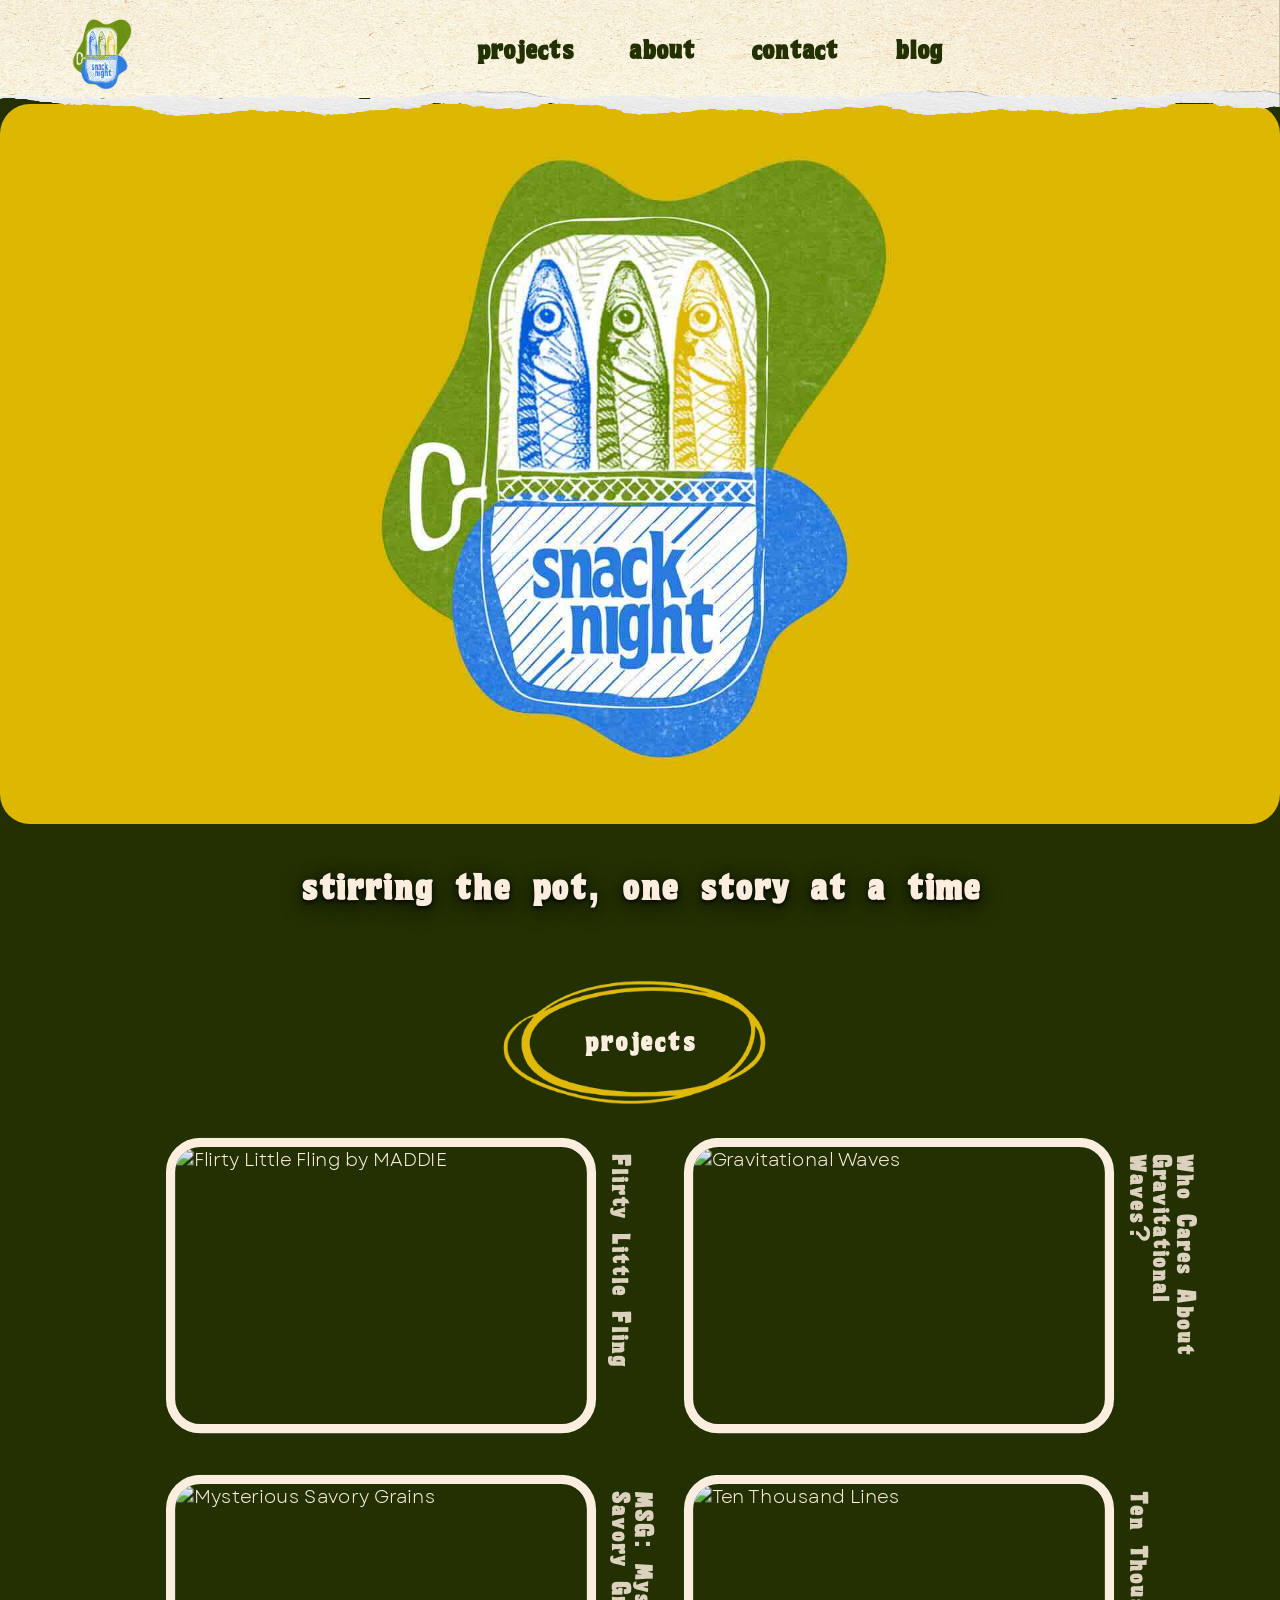
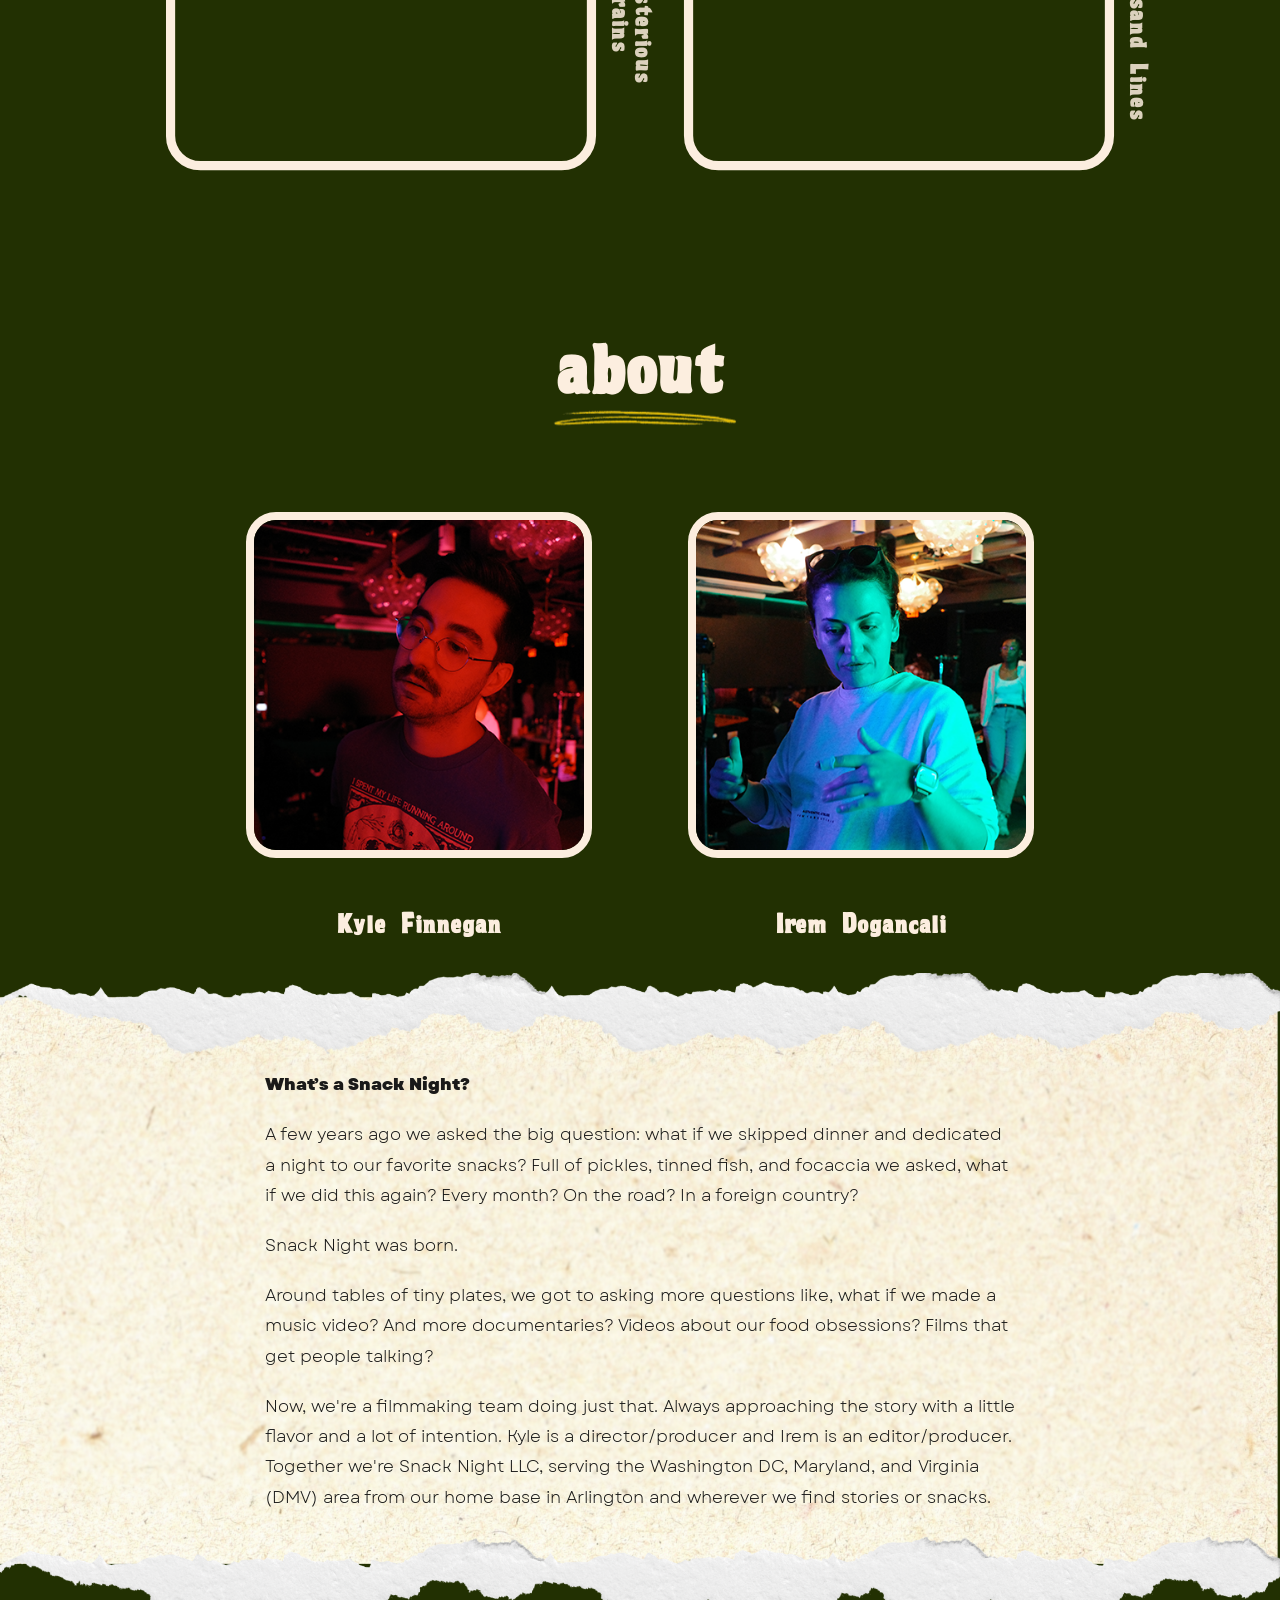
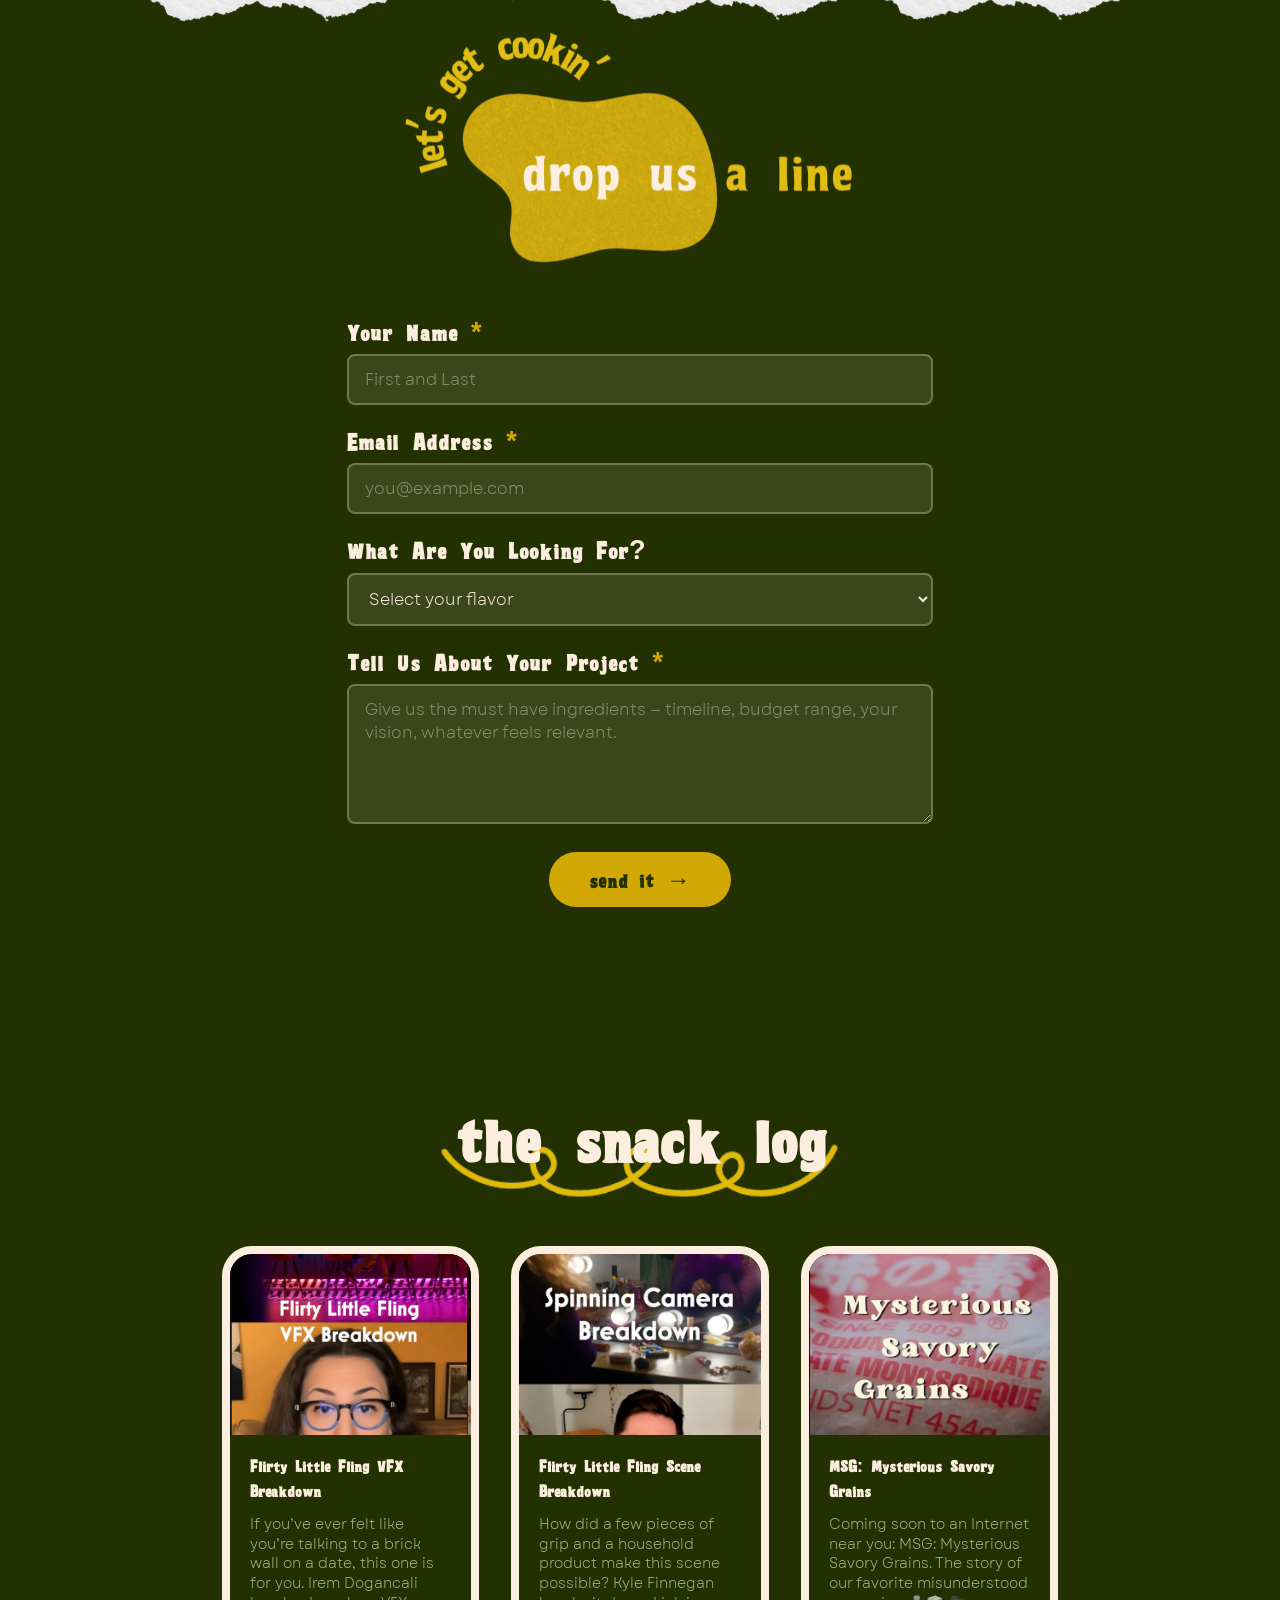
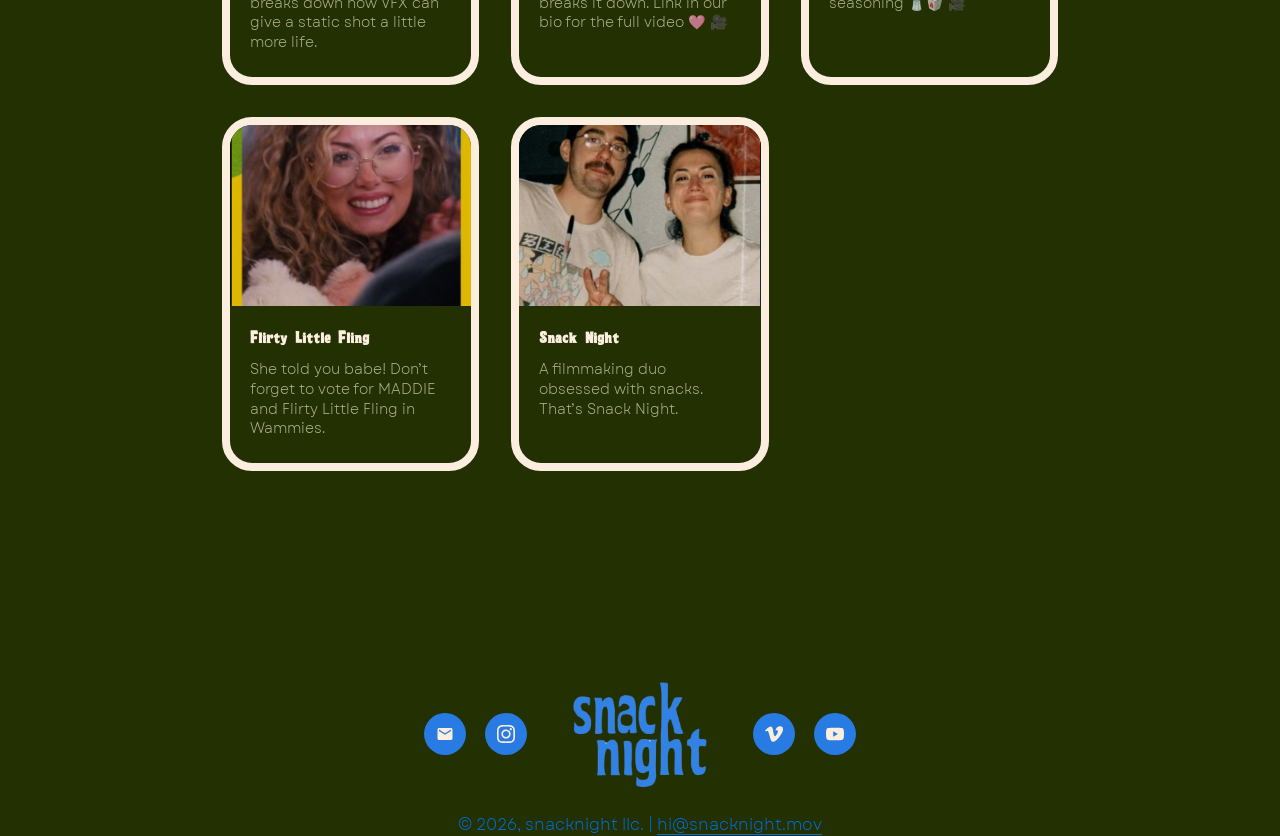
==== index.html @ 8580a15e "Update index.html" ====
<!DOCTYPE html>
<html lang="en">
<head>
  <meta charset="UTF-8">
  <meta name="viewport" content="width=device-width, initial-scale=1.0">
  <meta name="description" content="Snack Night — Filmmaking with flavor. DC-based film production creating music videos, documentaries, and branded content.">
  <title>Snack Night — Filmmaking with Flavor</title>
  <link rel="preconnect" href="https://player.vimeo.com">
  <link rel="preconnect" href="https://i.vimeocdn.com">
  <link rel="preconnect" href="https://f.vimeocdn.com">
  <link rel="stylesheet" href="css/styles.css">

<script type="application/ld+json">
{
  "@context": "https://schema.org",
  "@type": "LocalBusiness",
  "name": "Snack Night LLC",
  "description": "DC-based film production company creating music videos, documentaries, and branded content.",
  "url": "https://www.snacknight.mov",
  "logo": "https://www.snacknight.mov/assets/images/snack-night-logo.png",
  "email": "hi@snacknight.mov",
  "address": {
    "@type": "PostalAddress",
    "addressLocality": "Arlington",
    "addressRegion": "VA",
    "addressCountry": "US"
  },

  "areaServed": [
  {
    "@type": "City",
    "name": "Washington",
    "sameAs": "https://en.wikipedia.org/wiki/Washington,_D.C."
  },
  {
    "@type": "City",
    "name": "Arlington",
    "sameAs": "https://en.wikipedia.org/wiki/Arlington_County,_Virginia"
  },
  {
    "@type": "State",
    "name": "Maryland"
  },
  {
    "@type": "State",
    "name": "Virginia"
  }
  ],
  "founders": [
    {
      "@type": "Person",
      "name": "Kyle Finnegan",
      "jobTitle": "Director / Producer",
      "url": "https://www.kylefinnegan.com",
      "sameAs": [
        "https://www.linkedin.com/in/kyle-finnegan1/",
        "https://www.kylefinnegan.com"
      ]
    },
    {
      "@type": "Person",
      "name": "Irem Dogancali",
      "jobTitle": "Editor / Producer",
      "url": "https://www.iremdogancali.com",
      "sameAs": [
        "https://www.linkedin.com/in/iremdogancali/",
        "https://www.iremdogancali.com"
      ]
    }
  ],
  "sameAs": [
    "https://instagram.com/snacknight.mov",
    "https://vimeo.com/snacknight",
    "https://www.youtube.com/channel/UCDPlmmO_OpTMO7gEt0Qtieg"
  ]
}
</script>

</head>
<body>

  <!-- ===================== NAVBAR ===================== -->
  <nav class="navbar" role="navigation" aria-label="Main navigation">
    <div class="navbar-inner">
      <a href="#" class="navbar-logo" aria-label="Snack Night — back to top">
        <img src="assets/images/snack-night-logo.png" alt="Snack Night">
      </a>

      <button class="navbar-toggle" aria-expanded="false" aria-label="Toggle menu">
        <span></span><span></span><span></span>
      </button>

      <ul class="navbar-nav">
        <li><a href="../index.html#projects">projects</a></li>
        <li><a href="../index.html#about">about</a></li>
        <li><a href="#contact">contact</a></li>
        <li><a href="#blog">blog</a></li>
      </ul>
    </div>
  </nav>


  <!-- ============================================================
       SECTION: HERO VIDEO
  ============================================================ -->
  <section id="home" class="hero-section" aria-label="Hero video">
      <div class="vimeo-wrapper">
        <img src="assets/images/heroposter.jpg" alt="" class="hero-poster">
        <iframe 
          src="https://player.vimeo.com/video/1177135605?background=1"
          frameborder="0" 
          allow="autoplay; fullscreen" 
          allowfullscreen>
        </iframe>
      </div>

      <div class="hero-tagline" aria-label="Tagline">
        <h1>Stirring the pot, one story at a time</h1>
      </div>

  </section>




<!-- ============================================================
       SECTION: PROJECTS (UPDATED UNIFORM CARDS)
  ============================================================ -->
  <section id="projects" class="work-page section-scroll-target" aria-label="Projects">

    <div class="projects-section-inner">

      <!-- "projects" pill floats center of grid -->
      <div class="projects-center-label" aria-hidden="true">
        <h2>projects</h2>
      </div>

      <div class="projects-grid stagger-in" aria-label="Project list">

        <!-- Card 1: Flirty Little Fling (top-left) -->
        <a class="project-card" href="projects/flirty-little-fling.html"
           aria-label="Flirty Little Fling by MADDIE">
          <div class="project-card-img">
            <img src="assets/images/FLF1.gif" alt="Flirty Little Fling by MADDIE" loading="lazy">
          </div>
          
          <!-- Hover overlay -->
          <div class="card-arrow" aria-hidden="true"></div>
          <div class="card-comment">wammie award winning music video</div>

          <div class="project-card-label">flirty little fling</div>
        </a>

        <!-- Card 2: Gravitational Wave (top-right) -->
        <a class="project-card" href="projects/gravitational-waves.html"
           aria-label="Who Cares About Gravitational Waves?">
          <div class="project-card-img">
            <img src="assets/images/GW1.gif" alt="Gravitational Waves" loading="lazy">
          </div>
          <!-- Hover overlay -->
          <div class="card-arrow" aria-hidden="true"></div>
          <div class="card-comment">for the science lovers</div>

          <div class="project-card-label">Who Cares About Gravitational Waves?</div>
        </a>


        <!-- Card 3: Mysterious Savory Grains (bottom-left) -->
        <a class="project-card" href="projects/mysterious-savory-grains.html"
           aria-label="Mysterious Savory Grains">
          <div class="project-card-img">
            <img src="assets/images/MSG1.gif" alt="Mysterious Savory Grains" loading="lazy">
          </div>

          <!-- Hover overlay -->
          <div class="card-arrow" aria-hidden="true"></div>
          <div class="card-comment">spoiler alert: it's delicious</div>


          <div class="project-card-label"> MSG: Mysterious Savory Grains</div>
        </a>

        <!-- Card 4: 10 Thousand Cuts (bottom-right) -->
        <a class="project-card" href="projects/ten-thousand-lines.html"
           aria-label="Ten Thousand Lines">
          <div class="project-card-img">
            <img src="assets/images/HAIR1.gif" alt="Ten Thousand Lines" loading="lazy">
          </div>

          <!-- Hover overlay -->
          <div class="card-arrow" aria-hidden="true"></div>
          <div class="card-comment">hairbrained awards finalist!!</div>


          <div class="project-card-label">Ten Thousand Lines</div>
        </a>
      </div><!-- .projects-grid -->
      <div class="deck-dots" aria-label="Project navigation">
        <button class="deck-hint" aria-label="Close deck">close</button>
        <div class="deck-dots-row">
          <button class="deck-dot active" data-index="0" aria-label="Project 1"></button>
          <button class="deck-dot" data-index="1" aria-label="Project 2"></button>
          <button class="deck-dot" data-index="2" aria-label="Project 3"></button>
          <button class="deck-dot" data-index="3" aria-label="Project 4"></button>
        </div>
      </div>
    </div><!-- .projects-section-inner -->
  </section>


  <!-- ============================================================
       SECTION: ABOUT
  ============================================================ -->
  <section id="about" class="about-page section-scroll-target" aria-label="About Snack Night">

    <div class="about-header">
      <h2>about</h2>
    </div>

    <div class="about-portraits" aria-label="Meet the team">

      <!-- Kyle -->
      <div class="portrait-card kyle">
      <a href="https://www.kylefinnegan.com" target="_blank" rel="noopener">
        <img src="assets/images/kyle.png" alt="Kyle Finnegan" class="portrait-img">
      </a>
      <p class="portrait-name">Kyle Finnegan</p>

      </div>

      <!-- Center blobs 
      <div class="about-blobs">
        <div class="about-blob-item green-blob" style="position:relative;">
          <img src="assets/images/arrow.png" aria-hidden="true" style="position:absolute; left:-50px; top:50%; transform:translateY(-50%) scaleX(1); width: 100px;" alt="">
          <ul>
            <p> Kyle Finnegan </p>
          </ul>
        </div>
        <div class="about-blob-item blue-blob" style="position:relative;">
          <img src="assets/images/arrow.png" aria-hidden="true" style="position:absolute; right:-55px; top:40%; transform:translateY(-50%) scaleX(-1); width: 100px;" alt="">
          <ul>
            <p> Kyle Finnegan </p>
          </ul>
        </div>
      </div>
      -->
      <!-- Irem -->
      <div class="portrait-card irem">
       <a href="https://www.iremdogancali.com" target="_blank" rel="noopener">
        <img src="assets/images/irem.png" alt="Irem Dogancali" class="portrait-img">
      </a>
        <p class="portrait-name">Irem Dogancali </p>
      </div>
      
      </div>
    <div class="about-text-section">
      <div class="about-text-inner">
        <p>
       <strong >What’s a Snack Night? </strong> 
        </p>
        <p style="margin-top: 1.25rem">
        A few years ago we asked the big question: 
        what if we skipped dinner and dedicated a night to our favorite snacks? 
        Full of pickles, tinned fish, and focaccia we asked, what if we did this again? 
        Every month? On the road? In a foreign country?
        </p>
        <p style="margin-top: 1.25rem">
        Snack Night was born.
        </p>
        <p style="margin-top: 1.25rem">
        Around tables of tiny plates, we got to asking more questions like, 
        what if we made a music video? And more documentaries? 
        Videos about our food obsessions? Films that get people talking?
        </p>
        <p style="margin-top: 1.25rem">

        <p style="margin-bottom: 1.25rem">
        Now, we're a filmmaking team doing just that. Always 
        approaching the story with a little flavor and a lot of intention. 
        Kyle is a director/producer and Irem is an editor/producer. 
        Together we're Snack Night LLC, serving the Washington DC, Maryland, and Virginia (DMV) area 
        from our home base in Arlington and wherever we find stories or snacks. 
        </p>
      </div>
    </div>
  </section>


  <!-- ============================================================
       SECTION: CONTACT
  ============================================================ -->
  <section id="contact" class="contact-page section-scroll-target" aria-label="Contact Snack Night">

    <div class="contact-hero">
        <div class="contact-blob-wrap">
          <img src="assets/images/dropusaline.png" alt="Let's get cookin', drop us a line" style="max-width: 450px; height: auto;">
                
      <a href="sasha.html" aria-label="Secret Sasha page">
        <dotlottie-player 
          class="contact-fish"
          src="assets/images/fish-hook.lottie" 
          background="transparent"  
          speed="1"  
          style="width: 350px; height: 350px; cursor: pointer;" 
          loop 
          autoplay>
        </dotlottie-player>
      </a>
        </div>
      </div>

    <div class="contact-form-section">
      <form
        id="contact-form"
        class="contact-form"
        action="https://formspree.io/f/mgoljlov"
        method="POST"
        novalidate
        aria-label="Contact Snack Night for video production services"
      >
        <input type="text" name="_gotcha" style="display:none" tabindex="-1" aria-hidden="true">

        <div class="form-group">
          <label for="name">your name</label>
          <input type="text" id="name" name="name" placeholder="First and Last" required autocomplete="name">
        </div>
        <div class="form-group">
          <label for="email">email address</label>
          <input type="email" id="email" name="email" placeholder="you@example.com" required autocomplete="email">
        </div>
        <div class="form-group">
          <label for="project-type">What are you looking for?</label>
          <select id="project-type" name="project_type">
            <option value="" disabled selected>Select your flavor</option>
            <option value="music-video">Music Video</option>
            <option value="documentary">Documentary</option>
            <option value="narrative">Narrative</option>
            <option value="branded-content">Branded Content</option>
            <option value="other">Something Else</option>
          </select>
        </div>
        <div class="form-group">
          <label for="message">Tell us about your project</label>
          <textarea id="message" name="message" placeholder="Give us the must have ingredients — timeline, budget range, your vision, whatever feels relevant." required></textarea>
        </div>
        <div class="form-submit">
          <button type="submit" aria-label="Submit project inquiry">send it →</button>
        </div>
      </form>

      <div class="form-success" role="alert" aria-live="polite">
        <p style="font-size:1.5rem;margin-bottom:0.5rem;">🎣</p>
        <p>we got your message! we'll be in touch soon.</p>
        <p style="font-size:0.9rem;margin-top:0.5rem;opacity:0.7;">or reach us directly at <a href="mailto:hi@snacknight.mov" style="color:var(--yellow);">hi@snacknight.mov</a></p>
      </div>
    </div>

  </section>
  <!-- ============================================================
       SECTION: BLOG
  ============================================================ -->
  <section id="blog" class="blog-page section-scroll-target" aria-label="Snack Night blog">

    <div class="blog-header">
      <h2 class="blog-section-title">the snack log</h2>
    </div>

    <div class="blog-grid" aria-label="Video Essays">
      <a href="https://www.instagram.com/p/DTbRwfFiYoV/" target="_blank" rel="noopener" class="blog-card">
        <div class="blog-card-img">
          <img src="assets/images/blog1.png" alt="Video thumbnail" loading="lazy">
        </div>
        <div class="blog-card-body">
          <div class="blog-card-date"></div>
          <h3 class="blog-card-title">Flirty Little Fling VFX Breakdown</h3>
          <p class="blog-card-excerpt">If you’ve ever felt like you’re talking to a brick wall on a date, this one is for you. Irem Dogancali breaks down how VFX can give a static shot a little more life.</p>
        </div>
      </a>

      <a href="https://www.instagram.com/p/DTLZejWjn7Q/" target="_blank" rel="noopener" class="blog-card">
        <div class="blog-card-img">
          <img src="assets/images/blog2.png" alt="Video thumbnail" loading="lazy">
        </div>
        <div class="blog-card-body">
          <div class="blog-card-date"></div>
          <h3 class="blog-card-title">Flirty Little Fling Scene Breakdown</h3>
          <p class="blog-card-excerpt">How did a few pieces of grip and a household product make this scene possible? Kyle Finnegan breaks it down. Link in our bio for the full video 🩷 🎥</p>
        </div>
      </a>

      <a href="https://www.instagram.com/p/DUrGaB3iXv3/" target="_blank" rel="noopener" class="blog-card">
        <div class="blog-card-img">
          <img src="assets/images/blog3.png" alt="Video thumbnail" loading="lazy">
        </div>
        <div class="blog-card-body">
          <div class="blog-card-date"></div>
          <h3 class="blog-card-title">MSG: Mysterious Savory Grains</h3>
          <p class="blog-card-excerpt">Coming soon to an Internet near you: MSG: Mysterious Savory Grains. The story of our favorite misunderstood seasoning 🧂🥡 🎥</p>
        </div>
      </a>

      <a href="https://www.instagram.com/p/DS5z8cvCaGy/" target="_blank" rel="noopener" class="blog-card">
        <div class="blog-card-img">
          <img src="assets/images/blog4.png" alt="Video thumbnail" loading="lazy">
        </div>
        <div class="blog-card-body">
          <div class="blog-card-date"></div>
          <h3 class="blog-card-title">Flirty Little Fling</h3>
          <p class="blog-card-excerpt">She told you babe! Don’t forget to vote for MADDIE and Flirty Little Fling in Wammies.</p>
        </div>
      </a>

      <a href="https://www.instagram.com/p/DRmnA13jgnq/" target="_blank" rel="noopener" class="blog-card">
        <div class="blog-card-img">
          <img src="assets/images/blog5.png" alt="Video thumbnail" loading="lazy">
        </div>
        <div class="blog-card-body">
          <div class="blog-card-date"></div>
          <h3 class="blog-card-title">Snack Night</h3>
          <p class="blog-card-excerpt">A filmmaking duo obsessed with snacks. That’s Snack Night.</p>
        </div>
      </a>

    </div>

  </section>


  <!-- ============================================================
       FOOTER
  ============================================================ -->
  <footer class="footer" role="contentinfo">
    <div class="footer-inner">
      <div class="footer-icons">
        <a class="footer-icon-link" href="mailto:hi@snacknight.mov" aria-label="Email Snack Night">
          <svg viewBox="0 0 24 24" aria-hidden="true"><path d="M20 4H4c-1.1 0-2 .9-2 2v12c0 1.1.9 2 2 2h16c1.1 0 2-.9 2-2V6c0-1.1-.9-2-2-2zm0 4l-8 5-8-5V6l8 5 8-5v2z"/></svg>
        </a>
        <a class="footer-icon-link" href="https://instagram.com/snacknight.mov" target="_blank" rel="noopener" aria-label="Snack Night on Instagram">
          <svg viewBox="0 0 24 24" aria-hidden="true"><path d="M12 2.163c3.204 0 3.584.012 4.85.07 3.252.148 4.771 1.691 4.919 4.919.058 1.265.069 1.645.069 4.849 0 3.205-.012 3.584-.069 4.849-.149 3.225-1.664 4.771-4.919 4.919-1.266.058-1.644.07-4.85.07-3.204 0-3.584-.012-4.849-.07-3.26-.149-4.771-1.699-4.919-4.92-.058-1.265-.07-1.644-.07-4.849 0-3.204.013-3.583.07-4.849.149-3.227 1.664-4.771 4.919-4.919 1.266-.057 1.645-.069 4.849-.069zm0-2.163c-3.259 0-3.667.014-4.947.072-4.358.2-6.78 2.618-6.98 6.98-.059 1.281-.073 1.689-.073 4.948 0 3.259.014 3.668.072 4.948.2 4.358 2.618 6.78 6.98 6.98 1.281.058 1.689.072 4.948.072 3.259 0 3.668-.014 4.948-.072 4.354-.2 6.782-2.618 6.979-6.98.059-1.28.073-1.689.073-4.948 0-3.259-.014-3.667-.072-4.947-.196-4.354-2.617-6.78-6.979-6.98-1.281-.059-1.69-.073-4.949-.073zm0 5.838c-3.403 0-6.162 2.759-6.162 6.162s2.759 6.163 6.162 6.163 6.162-2.759 6.162-6.163c0-3.403-2.759-6.162-6.162-6.162zm0 10.162c-2.209 0-4-1.79-4-4 0-2.209 1.791-4 4-4s4 1.791 4 4c0 2.21-1.791 4-4 4zm6.406-11.845c-.796 0-1.441.645-1.441 1.44s.645 1.44 1.441 1.44c.795 0 1.439-.645 1.439-1.44s-.644-1.44-1.439-1.44z"/></svg>
        </a>
        <div class="footer-center-block">
          <div class="footer-logo">
            <img src="assets/images/snacknight-wordmark.png" alt="Snack Night" class="footer-wordmark">
          </div>
        </div>
        <a class="footer-icon-link" href="https://vimeo.com/snacknight" target="_blank" rel="noopener" aria-label="Snack Night on Vimeo">
          <svg viewBox="0 0 24 24" aria-hidden="true"><path d="M23.977 6.416c-.105 2.338-1.739 5.543-4.894 9.609-3.268 4.247-6.026 6.37-8.29 6.37-1.409 0-2.578-1.294-3.553-3.881L5.322 11.4C4.603 8.816 3.834 7.522 3.01 7.522c-.179 0-.806.378-1.881 1.132L0 7.197c1.185-1.044 2.351-2.084 3.501-3.128C5.08 2.701 6.266 1.984 7.055 1.91c1.867-.18 3.016 1.1 3.447 3.838.465 2.953.789 4.789.971 5.507.539 2.45 1.131 3.674 1.776 3.674.502 0 1.256-.796 2.265-2.385 1.004-1.589 1.54-2.797 1.612-3.628.144-1.371-.395-2.061-1.614-2.061-.574 0-1.167.121-1.777.391 1.186-3.868 3.434-5.757 6.762-5.637 2.473.06 3.628 1.664 3.48 4.807z"/></svg>
        </a>
        <a class="footer-icon-link" href="https://www.youtube.com/channel/UCDPlmmO_OpTMO7gEt0Qtieg" target="_blank" rel="noopener" aria-label="Snack Night on YouTube">
          <svg viewBox="0 0 24 24" aria-hidden="true"><path d="M23.495 6.205a3.007 3.007 0 0 0-2.088-2.088c-1.87-.501-9.396-.501-9.396-.501s-7.507-.01-9.396.501A3.007 3.007 0 0 0 .527 6.205a31.247 31.247 0 0 0-.522 5.805 31.247 31.247 0 0 0 .522 5.783 3.007 3.007 0 0 0 2.088 2.088c1.868.502 9.396.502 9.396.502s7.506 0 9.396-.502a3.007 3.007 0 0 0 2.088-2.088 31.247 31.247 0 0 0 .5-5.783 31.247 31.247 0 0 0-.5-5.805zM9.609 15.601V8.408l6.264 3.602z"/></svg>
        </a>
      </div>
       <p class="footer-copyright">
         © 2026, snacknight llc. | <a href="mailto:hi@snacknight.mov" style="text-decoration: underline; text-underline-offset: 4px;">hi@snacknight.mov</a>
      </p>
      </div>
  </footer>

  <script>
    window.addEventListener('load', () => {
      const s = document.createElement('script');
      s.type = 'module';
      s.src = 'https://unpkg.com/@dotlottie/player-component@latest/dist/dotlottie-player.mjs';
      document.body.appendChild(s);
    });
  </script>
  
  <script src="js/main.js"></script>

  <script>
    document.addEventListener('DOMContentLoaded', () => {
      // Added a safety check here so it doesn't break if SnackNight isn't defined yet
      if (window.SnackNight && window.SnackNight.initContactForm) {
        window.SnackNight.initContactForm();
      }
    });
  </script>
  <script src="js/deck.js"></script>

  <div class="section-nav-container" id="navContainer">
    <a href="#" class="section-nav-btn" id="backToTop" aria-label="Scroll up">↑ top</a>
    <a href="#" class="section-nav-btn" id="scrollDown" aria-label="Scroll down">down ↓</a>
  </div>
</body>
</html>
---- css/styles.css ----
/* ============================================================
   SNACK NIGHT — Main Stylesheet
   Fonts: Joy (display) + Garet (body)
   
   TO ADD REAL FONTS:
   1. Download Joy & Garet font files from Canva or your font source
   2. Place .woff2 files in /assets/fonts/
   3. Replace the @font-face blocks below and remove Google Fonts import
   ============================================================ */

/* --- Lacquer: Google Fonts — loads automatically, no file needed --- */
@import url('https://fonts.googleapis.com/css2?family=Lacquer&display=swap');

@font-face {
  font-family: 'Joy';
  src: url('../assets/fonts/Joy.otf') format('opentype');
  font-weight: 400;
  font-display: swap;
}
@font-face {
  font-family: 'Garet';
  src: url('../assets/fonts/Garet-Book.ttf') format('opentype');
  font-weight: 400;
  font-display: swap;
}
@font-face {
  font-family: 'Garet-Heavy';
  src: url('../assets/fonts/Garet-Heavy.ttf') format('opentype');
  font-weight: 700;
  font-display: swap;
}

/* ============================================================
   DESIGN TOKENS
   ============================================================ */
:root {
  /* Colors */
  --green-dark:    #223002;
  --green-mid:     #678f0c;
  --green-bright:  #5B8A2A;
  --cream:         #fceedf;
  --yellow:        #d1a804;
  --yellow-bright: #e0ba07;
  --blue:          #287be2;
  --blue-dark:     #006dd6;  
  --cardboard:     #C4A97A;
  --cardboard-dark:#B09060;
  --text-dark:     #1a1a19;

  /* Typography */
  --font-display: 'Joy', 'Fredoka', sans-serif;  /* swap fallback when font added */
  --font-body:    'Garet', 'Nunito', sans-serif; /* swap fallback when font added */
  --font-body-bold: 'Garet-Heavy', 'Nunito Bold 700', sans-serif; 
  --font-accent:  'Lacquer', cursive;            /* Google Fonts — ready to use now */

  /* Max width for content */
  --max-width: 1300px;
}

/* ============================================================
   RESET & BASE
   ============================================================ */
*, *::before, *::after {
  box-sizing: border-box;
  margin: 0;
  padding: 0;
}

html {
  scroll-behavior: smooth;
  font-size: 16px;
  overflow-x: hidden; 
}

body {
  font-family: var(--font-body);
  background-color: var(--green-dark);
  color: var(--cream);
  overflow-x: hidden;
  -webkit-font-smoothing: antialiased;
}

a {
  color: inherit;
  text-decoration: none;
}

img, video {
  max-width: 100%;
  height: auto;
  display: block;
}

.work-page, .about-page, .contact-page, .blog-page {
  margin: 0;
  padding: 4rem 0 2rem 0; /* Creates uniform breathing room at the top of every section */
  background: var(--green-dark);
}

#home, #projects, #about, #contact, #blog {
  scroll-margin-top: 1rem;
}


/* ============================================================
   NAVBAR
   ============================================================ */
.navbar {
  position: absolute;
  top: 0;
  left: 0;
  width: 100%;
  z-index: 100;
  background-color: transparent;
  background-image: url('../assets/images/navbar.png');
  background-size: 100% 100%;
  background-position: center;
  pointer-events: none;
}

.navbar-inner {
  max-width: var(--max-width);
  margin: 0 auto;
  padding: 2rem 2rem 7rem 2rem;
  display: flex;
  align-items: center;
  gap: 2rem;
}

.navbar-logo {
  flex-shrink: 0;
  width: 90px;
  height: 90px;
  margin-top: -1rem;
  margin-bottom: 5rem;
  margin-left: 2rem;
  pointer-events: auto;
}

.navbar-logo img {
  width: 85%;
  height: 85%;
  object-fit: contain;
}


.navbar-nav {
  display: flex;
  align-items: center;
  gap: 3.5rem;
  list-style: none;
  margin: 0 auto;
  padding-right: 1rem ;
  margin-top: -2.5rem;
  margin-bottom: 5rem;
  pointer-events: auto;
}

.navbar-nav a {
  position: relative;
  font-family: var(--font-display);
  font-size: 2.2rem;
  font-weight: 600;
  color: var(--green-dark);
  text-transform: lowercase;
  display: inline-block; /* Essential for smooth scaling */
  transition: color 0.2s ease, transform 0.2s ease;
}


.navbar-nav a:hover {
  color: var(--yellow);
  transform: scale(1.1);
}

/* Active state — yellow text */
.navbar-nav a.active {
  color: var(--yellow);
}

/* ================================================================
   NAV HOVER ACCENTS — unique PNG decoration per link
   
   Each link uses ::after for the accent image.
   ::before is reserved for Lacquer tooltips (see bottom of file).
   
   Sizing may need tweaking once you see the actual PNGs at size —
   adjust width/height/top/left values per link as needed.
   ================================================================ */

/* Base: all nav ::after start hidden */
.navbar-nav a::after {
  content: '';
  position: absolute;
  background-repeat: no-repeat;
  background-size: contain;
  pointer-events: none;
  opacity: 0;
  transition: opacity 0.2s ease, transform 0.2s ease;
}

/* projects → circle.png surrounds the word */
.navbar-nav a[href="#projects"]::after,
.navbar-nav a[href="../index.html#projects"]::after {
  background-image: url('../assets/images/circle.png');
  width: 250%;
  height: 250%;
  top: 50%;
  left: 50%;
  transform: translate(-50%, -50%) scale(0.85);
  background-position: center;
}
.navbar-nav a[href="#projects"]:hover::after,
.navbar-nav a[href="../index.html#projects"]:hover::after {
  opacity: 1;
  transform: translate(-50%, -50%) scale(1);
}

/* about → underline.png sits below the text */
.navbar-nav a[href="#about"]::after,
.navbar-nav a[href="../index.html#about"]::after {
  background-image: url('../assets/images/underline.png');
  width: 200%;
  height: 200%;
  bottom: -50px;
  left: 50%;
  top: auto;
  transform: translateX(-50%) scaleX(0.75);
  transform-origin: center;
  background-position: center;
}
.navbar-nav a[href="#about"]:hover::after,
.navbar-nav a[href="../index.html#about"]:hover::after {
  opacity: 1;
  transform: translateX(-50%) scaleX(1);
}

/* contact → exclamation-point.png floats top-right */
.navbar-nav a[href="#contact"]::after,
.navbar-nav a[href="../index.html#contact"]::after {
  background-image: url('../assets/images/exclamation-point.png');
  width: 100%;
  height: 100%;
  top: 0px;
  right: -70px;
  left: auto;
  transform: rotate(-5deg) translateY(5px);
  background-position: center;
}
.navbar-nav a[href="#contact"]:hover::after,
.navbar-nav a[href="../index.html#contact"]:hover::after {
  opacity: 1;
  transform: rotate(-5deg) translateY(0);
}

/* blog → loop-underline.png sits below (taller, loopier than plain underline) */
.navbar-nav a[href="#blog"]::after,
.navbar-nav a[href="../index.html#blog"]::after {
  background-image: url('../assets/images/loop-underline.png');
  width: 200%;
  height: 200%;
  bottom: -50px;
  left: 50%;
  top: auto;
  transform: translateX(-50%) scaleX(0.75);
  transform-origin: center;
  background-position: center;
}
.navbar-nav a[href="#blog"]:hover::after,
.navbar-nav a[href="../index.html#blog"]:hover::after {
  opacity: 1;
  transform: translateX(-50%) scaleX(1);
}

/* Active state: show accent at reduced opacity so it doesn't compete with hover */
.navbar-nav a.active[href="#projects"]::after,
.navbar-nav a.active[href="../index.html#projects"]::after {
  opacity: 0.5;
  transform: translate(-50%, -50%) scale(1);
}
.navbar-nav a.active[href="#about"]::after,
.navbar-nav a.active[href="../index.html#about"]::after,
.navbar-nav a.active[href="#blog"]::after,
.navbar-nav a.active[href="../index.html#blog"]::after {
  opacity: 0.5;
  transform: translateX(-50%) scaleX(1);
}
.navbar-nav a.active[href="#contact"]::after,
.navbar-nav a.active[href="../index.html#contact"]::after {
  opacity: 0.5;
  transform: rotate(-5deg) translateY(0);
}

/* Mobile hamburger */
.navbar-toggle {
  display: none;
  background: none;
  border: none;
  cursor: pointer;
  padding: 0.5rem;
  margin-left: auto;
  margin-bottom: 5rem;
  pointer-events: auto;
}

.navbar-toggle span {
  display: block;
  width: 26px;
  height: 2px;
  background: var(--green-dark);
  margin: 5px 0;
  transition: all 0.3s ease;
  border-radius: 2px;
}


/* ============================================================
   FOOTER
   ============================================================ */
.footer {
  background-color: transparent;
  background-image: url('../assets/images/footer.png');
  background-size: 100% 100%;
  background-position: center top;
  padding-top: 15rem; /* Increased to push content down further into the cardboard */
  margin-top: -9rem;  
  text-align: center;
}

.footer-inner {
  max-width: 700px;
  margin: 0 auto;
  display: flex;
  flex-direction: column;
  align-items: center;
  gap: 1.5rem;
}

.footer-logo {
  display: flex;
  align-items: center;
  gap: 1rem;
}

/* Footer wordmark — uses snacknight-wordmark.png */

.footer-wordmark {
  width: 140px;
  height: auto;
  display: block;
}

.footer-icons {
  display: flex;
  align-items: center;
  gap: 1.2rem;
  width: 100%;
  justify-content: center;
}

.footer-center-block {
  display: flex;
  align-items: center;
  gap: 1.5rem;
  margin: 0 1.5rem;
}

.footer-icon-link {
  position: relative;
  display: flex;
  align-items: center;
  justify-content: center;
  width: 42px;
  height: 42px;
  background: var(--blue);
  border-radius: 50%;
  color: var(--cream);
  font-size: 1.2rem;
  flex-shrink: 0;
  transition: transform 0.2s ease, background 0.2s ease;
}

.footer-icon-link:hover {
  transform: scale(1.12) rotate(-5deg);
  background: var(--blue-dark);
}

.footer-icon-link svg {
  width: 18px;
  height: 18px;
  fill: currentColor;
}

.footer-copyright {
  font-family: var(--font-body);
  font-size: 1rem;
  color: var(--blue-dark);
}

/* ============================================================
   BLOB SHAPES (organic blobs used throughout)
   ============================================================ */
.blob {
  position: relative;
  display: inline-flex;
  align-items: center;
  justify-content: center;
  padding: 2rem 2.5rem;
}

.blob-green {
  background: var(--green-mid);
  border-radius: 60% 40% 55% 45% / 50% 60% 40% 55%;
}

.blob-yellow {
  background: var(--yellow);
  border-radius: 55% 45% 60% 40% / 45% 55% 50% 55%;
}

.blob-blue {
  background: var(--blue);
  border-radius: 45% 55% 50% 50% / 55% 45% 60% 40%;
}

/* ============================================================
   BUTTONS
   ============================================================ */
.btn {
  display: inline-block;
  font-family: var(--font-display);
  font-weight: 600;
  font-size: 1.1rem;
  text-transform: lowercase;
  letter-spacing: 0.03em;
  padding: 0.75rem 2rem;
  border-radius: 2rem;
  border: 2.5px solid currentColor;
  cursor: pointer;
  transition: all 0.2s ease;
  text-decoration: none;
  background: transparent;
}

.btn-yellow {
  color: var(--yellow);
  border-color: var(--yellow);
}

.btn-yellow:hover {
  background: var(--yellow);
  color: var(--green-dark);
  transform: translateY(-2px);
}

.btn-green {
  color: var(--green-dark);
  border-color: var(--green-dark);
  background: var(--yellow);
}

.btn-green:hover {
  background: var(--yellow-bright);
  transform: translateY(-2px);
  box-shadow: 0 6px 20px rgba(43, 58, 24, 0.25);
}

/* ============================================================
  HOME PAGE — HERO
  ============================================================ */

.hero {
  position: relative;
  height: 80vh; /* Or your preferred height */
  overflow: hidden;
  /* This creates a jagged bottom edge without filters */
  clip-path: polygon(0% 0%, 100% 0%, 100% 95%, 98% 98%, 95% 94%, 92% 99%, 88% 93%, 85% 97%, 80% 95%, 75% 100%, 70% 94%, 65% 98%, 60% 92%, 55% 99%, 50% 94%, 45% 97%, 40% 93%, 35% 98%, 30% 94%, 25% 99%, 20% 93%, 15% 97%, 10% 94%, 5% 98%, 0% 95%);
}

.hero-section {
  background: var(--green-dark);
  padding: 0;
  display: block;
  width: 100%;
  position: relative;
  z-index: 1;
  margin-top: 5rem;
}

.hero-poster {
  position: absolute;
  top: 0;
  left: 0;
  width: 100%;
  height: 100%;
  object-fit: cover;
  z-index: 0;
}

/* This is the "window" that restricts what the user sees */
.vimeo-wrapper {
  position: relative;
  width: 100%;;
  max-width: 100vw;
  border-radius: 30px;
  aspect-ratio: 16/9;
  margin: 0 auto;
  background-color: transparent;
  overflow: hidden;
  margin-top: 6.5rem;
  margin-bottom: 2rem;
}

/* This targets the iframe and makes it oversized */
.vimeo-wrapper iframe {
  position: absolute;
  top: 50%;
  left: 50%;
  width: 100%; 
  height: 100%; 
  transform: translate(-50%, -50%) scale(1);
}

/* Hero tagline */
.hero-tagline {
  text-align: center;
  width: 100%;
  max-width: 900px;
  margin: 0 auto;
  padding: 0 2rem;
  background: transparent;
  z-index: 20; 
  pointer-events: none; 
}

/* Add a drop shadow to make it legible against the bright video */
.hero-tagline h1,
.hero-tagline p {
  text-shadow: 0 4px 20px rgba(0, 0, 0, 0.7), 0 2px 4px rgba(0, 0, 0, 0.8);
}

.hero-tagline h1 {
  font-family: var(--font-display);
  font-size: clamp(2rem, 5vw, 3rem);
  font-weight: 700;
  color: var(--cream);
  text-transform: lowercase;
  letter-spacing: 0.02em;
  margin-bottom: 0.75rem;
}

.hero-tagline p {
  font-family: var(--font-body-bold);
  font-size: 1.1rem;
  color: var(--cream);
  opacity: 1;
  text-shadow: #1a1a19;
  max-width: 600px;
  margin: 0 auto 1.5rem;
}

/* ============================================================
   ABOUT PAGE
   ============================================================ */

.about-header h2 {
  font-family: var(--font-display);
  font-size: clamp(3rem, 7vw, 6rem);
  font-weight: 700;
  color: var(--cream);
  text-transform: lowercase;
  position: relative;
  display: inline-block;
}

.about-header h2::after {
  content: "";
  position: absolute;
  bottom: -30px;
  left: 50%;
  transform: translateX(-50%);
  width: 200%;
  height: 50px;
  background: url('../assets/images/underline.png') no-repeat center;
  background-size: contain;
}


.about-header {
  text-align: center;
  padding: 0 2rem 4rem;
  position: relative;
}


/* Portrait cards (sardine can frames) */
.about-portraits {
  display: flex;
  justify-content: center;
  align-items: center;
  gap: 6rem;
  padding: 2rem 4rem 0rem;
  flex-wrap: wrap;
}

.portrait-card {
  position: relative;
  width: 30%;
  min-width: 200px;
  flex-shrink: 1;
}

/* The new chunky frame for the photos */
.portrait-img {
  width: 100%;
  height: auto;
  border-radius: 30px;
  border: 8px solid var(--cream);
  margin-bottom: 3rem;
  transition: transform 0.3s cubic-bezier(0.25, 1, 0.5, 1), border-color 0.3s ease;
}

.portrait-name {
  font-family: var(--font-display);
  color: var(--cream);
  font-size: 2rem;
  font-weight: 700;
  text-align: center;
  margin-top: 0rem;
  margin-bottom: 0rem;
  text-transform: capitalize;
  letter-spacing: 0.03em;
  transition: transform 0.3s cubic-bezier(0.25, 1, 0.5, 1), color 0.3s ease; /* ADD THIS LINE */
}

/* The hover interaction (Scale up and rotate right) */
.portrait-card:hover .portrait-img {
  transform: scale(1.15) rotate(3deg);
  border-color: var(--yellow);
}

/* Make Irem rotate left so they feel organic and mirrored */
.portrait-card.irem:hover .portrait-img {
  transform: scale(1.15) rotate(-3deg);
}

/* Base hover for the names (turns yellow and tilts right) */
.portrait-card:hover .portrait-name {
  color: var(--yellow);
  transform: scale(1.15) rotate(3deg);
}

/* Make Irem's name tilt left to match her photo */
.portrait-card.irem:hover .portrait-name {
  transform: scale(1.15) rotate(-3deg);
}


/* Center blob tags */
.about-blobs {
  display: flex;
  flex-direction: column;
  align-items: center;
  gap: 2rem;
  flex: 1;
  max-width: 300px;
  padding: 0 1rem;
  position: relative;
}

.about-blob-item {
  padding: 3rem;
  position: relative;
  text-align: center;
  display: flex;
  align-items: center;
  justify-content: center;
  min-width: 150px;
  text-transform: lowercase;
}

.about-blob-item.green-blob {
  background-image: url('../assets/images/green-blob.png');
  background-size: 100% 100%;
  background-repeat: no-repeat;
  background-color: transparent;
  margin-top: 0rem;
  text-align: left;
  padding-right: 4rem;
}

.about-blob-item.blue-blob {
  background-image: url('../assets/images/blue-blob.png');
  background-size: 100% 100%;
  background-repeat: no-repeat;
  background-color: transparent;
  margin-top: -3rem;
  text-align: right;
  padding-right: 4rem;
}


.about-blob-item ul {
  list-style: none;
  width: 100%;
  padding: 0;
  margin: 0;
}

.about-blob-item li {
  font-family: var(--font-display);
  font-size: 1.4rem;
  font-weight: 400;
  color: var(--cream);
  text-transform: capitalize;
  letter-spacing: 0.05em;
  line-height: .8;
}

.about-blob-item li::before {
  content: '-';
  margin-right: 0.3em;
}

/* Arrow indicators on blobs */
.blob-arrow {
  position: absolute;
  width: 50px;
  height: 70px;
}

/* Torn paper text section */
.about-text-section {
  background: transparent;
  background-image: url('../assets/images/about.png');
  background-size: 100% 100%;
  background-position: center;
  padding: 6rem 2rem;
  margin-top: 2rem;
}

.about-text-inner {
  max-width: 750px;
  margin: 0 auto;
}

.about-text-inner p {
  font-family: var(--font-body);
  font-size: 1.05rem;
  line-height: 1.8;
  color: var(--text-dark);
}

.about-text-inner p strong {
  font-family: var(--font-body-bold);
  font-weight: normal;
}

/* ============================================================
  PROJECTS / WORK PAGE (UPDATED LAYOUT)
  ============================================================ */

.projects-section-inner {
max-width: 1100px;
margin: 0 auto;
padding: 0 2.5rem 2rem;
position: relative;
gap: 2rem;
}

.projects-center-label {
  position: relative;
  margin: 0 auto 4rem auto;
  z-index: 5;
  border-radius: 50%;
  width: 170px;
  height: 105px;
  display: flex;
  align-items: center;
  justify-content: center;
  pointer-events: none;
}

.projects-center-label::after {
  content: '';
  position: absolute;
  background-image: url('../assets/images/circle.png');
  background-size: contain;
  background-repeat: no-repeat;
  background-position: center;
  width: 180%;
  height: 180%;
  top: 50%;
  left: 50%;
  transform: translate(-50%, -50%);
  opacity: 1;
  transition: opacity 0.3s ease;
  pointer-events: none;
}

.projects-center-label h2 {
font-family: var(--font-display);
font-size: 2.2rem;
font-weight: 700;
color: var(--cream);
text-transform: lowercase;
letter-spacing: 0.05em;
transition: color 0.3s ease;
}

/* --- SYMMETRICAL 2-COLUMN GRID --- */
.projects-grid {
  display: grid;
  grid-template-columns: 1fr 1fr; 
  grid-template-rows: auto auto;
  gap: 5rem 9rem;
  position: relative;
  z-index: 20;
  padding: 0 4rem;
  background-size: contain;
}

/* Standardized cards */
.project-card {
  position: relative;
  cursor: pointer;
  display: block;
  text-decoration: none;
  z-index: 1;
  transform: scale(1.15) translate(0, 0);
  transform-origin: center;
  will-change: transform;
  transition: transform 0.4s cubic-bezier(0.25, 1, 0.5, 1), opacity 0.4s ease;
}

.project-card:hover {
z-index: 10;
}

.project-card:hover .project-card-img,
.project-card.deck-active .project-card-img  {
  border-color: var(--yellow);
  box-shadow: 0 0 0 2px var(--yellow);
}

.project-card-img {
position: relative;
aspect-ratio: 16/11;
border-radius: 30px;
overflow: hidden;
border: 8px solid var(--cream);
transition: transform 0.3s ease, border-color 0.3s ease, box-shadow 0.3s ease;
}

.project-card-img img {
width: 100%;
height: 100%;
object-fit: cover;
transition: transform 0.4s ease;
}
/* --- Base Label Style --- */
.project-card-label {
  position: absolute;
  top: 6%;
  left: calc(100% + 10px);
  z-index: 10;
  writing-mode: vertical-rl;
  text-orientation: mixed;
  font-family: var(--font-display);
  font-size: 1.6rem;
  font-weight: 700;
  color: var(--cream);
  text-transform: capitalize;
  letter-spacing: 0.05em;
  opacity: 0.85;
  transition: color 0.2s ease, opacity 0.2s ease;
  white-space: normal;
  max-height: 85%; 
  line-height: .8;
}

.project-card:hover .project-card-label,
.project-card.deck-active .project-card-label {
  color: var(--yellow);
  opacity: 1;
  font-size: 2rem;
  left: calc(100% + 20px); 
}


/* ---- Medium screen label fix ---- */
@media (max-width: 1150px) and (min-width: 650px) {
  .project-card-label {
      font-size: 1rem; 
      z-index: 1;
      transition: 0.2s ease, border-color 0.2s ease, transform 0.2s ease;
  }
}

/* ---- DESKTOP DECK STACKING (JS-CONTROLLED) ---- */
@media (min-width: 650px) {

  /* All cards nudge toward center on hover */
  .projects-grid.has-hover .project-card:nth-child(1) {
    transform: scale(1.15) translate(80px, 50px);
  }
  .projects-grid.has-hover .project-card:nth-child(2) {
    transform: scale(1.15) translate(-80px, 80px);
  }
  .projects-grid.has-hover .project-card:nth-child(3) {
    transform: scale(1.15) translate(100px, -50px);
  }
  .projects-grid.has-hover .project-card:nth-child(4) {
    transform: scale(1.15) translate(-80px, -80px);
  }

   /* Active card: same nudge + scale up */
  .projects-grid.has-hover .project-card:nth-child(1).deck-active {
    transform: scale(1.35) translate(80px, 50px);
    z-index: 50;
  }
  .projects-grid.has-hover .project-card:nth-child(2).deck-active {
    transform: scale(1.35) translate(-80px, 80px);
    z-index: 50;
  }
  .projects-grid.has-hover .project-card:nth-child(3).deck-active {
    transform: scale(1.35) translate(100px, -50px);
    z-index: 50;
  }
  .projects-grid.has-hover .project-card:nth-child(4).deck-active {
    transform: scale(1.35) translate(-80px, -80px);
    z-index: 50;
  }

  /* Inactive cards: dim and hide label */
  .projects-grid.has-hover .project-card:not(.deck-active) {
    opacity: 0.25;
  }
  .projects-grid.has-hover .project-card:not(.deck-active) .project-card-label {
    opacity: 0;
  }

}

  /* ---- Deck navigation dots ---- */
.deck-dots {
  display: flex;
  flex-direction: column;
  align-items: center;
  gap: 0.6rem;
  margin-top: -1rem;
  opacity: 0;
  pointer-events: none;
  transition: opacity 0.3s ease;
  position: relative;
  z-index: 60;
}

.deck-dots-row {
  display: flex;
  gap: 0.6rem;
}

.projects-grid.deck-locked ~ .deck-dots {
  opacity: 1;
  pointer-events: auto;
}

.deck-dot {
  width: 20px;
  height: 20px;
  border-radius: 50%;
  border: 8px solid var(--cream);
  background: transparent;
  cursor: pointer;
  padding: 0;
  transition: background 0.2s ease, border-color 0.2s ease, transform 0.2s ease;
}

.deck-dot:hover {
  border-color: var(--yellow);
  transform: scale(1.55);
}

.deck-dot.active {
  background: var(--yellow);
  border-color: var(--yellow);
  transform: scale(1.55);
}

.deck-hint {
  font-family: var(--font-accent);
  font-size: 0.75rem;
  color: var(--green-dark);
  background: var(--yellow);
  border: 1px solid var(--yellow);
  border-radius: 6px;
  padding: 0.3rem 0.65rem;
  box-shadow: 2px 3px 0 rgba(0,0,0,0.3);
  text-transform: lowercase;
  white-space: nowrap;
  cursor: pointer;
  transition: transform 0.2s ease;
}

.deck-hint:hover {
  transform: scale(1.05);
}


/* --- Comment box: navbar tooltip style --- */
.card-comment {
  position: absolute;
  font-family: var(--font-accent);
  font-size: 0.85rem;
  color: var(--green-dark);
  text-align: center;
  line-height: 1.4;
  text-transform: lowercase;
  background: var(--yellow);
  border: 1px solid var(--yellow);
  border-radius: 6px;
  padding: 0.6rem 1rem;
  box-shadow: 2px 3px 0 rgba(0,0,0,0.3);
  max-width: 280px; 
  width: max-content;
  white-space: normal;
  opacity: 0;
  pointer-events: none;
  transition: opacity 0.3s ease, transform 0.3s ease;
  top: 75%;
  right: calc(100% - 150px);
  transform: translateY(-50%) translateX(15px); /* Starts slightly pulled in */
}

/* --- Arrow: points left, shoots from the card to the box --- */
.card-arrow {
  position: absolute;
  width: 150px;
  height: 70px;
  background-image: url('../assets/images/arrow.png');
  background-size: contain;
  background-repeat: no-repeat;
  background-position: center;
  opacity: 0;
  pointer-events: none;
  transition: opacity 0.3s ease, transform 0.3s ease;
  top: 60%;
  right: calc(100% - 150px); 
  rotate: -25deg;
}

/* Hover triggers for the unified left-side elements */
.project-card:hover .card-arrow,
.project-card.deck-active .card-arrow {
  opacity: 1;
  transform: translateY(-100%) scaleX(-1) translateX(0px) rotate(20deg);
}

.project-card:nth-child(1) .card-comment,
.project-card:nth-child(3) .card-comment {
  right: auto;
  left: calc(100% - 200px);
}

@media (min-width: 650px) {
  .project-card:hover .card-comment,
  .project-card.deck-active .card-comment {
    opacity: 1;
    transform: translateY(-50%) translateX(0);
  }

  .project-card:nth-child(1) .card-arrow,
  .project-card:nth-child(3) .card-arrow {
    right: auto;
    left: calc(100% - 100px);
  }

  /* Override the hover transforms for left-column arrows */
  .project-card:nth-child(1):hover .card-arrow,
  .project-card:nth-child(1).deck-active .card-arrow,
  .project-card:nth-child(3):hover .card-arrow,
  .project-card:nth-child(3).deck-active .card-arrow {
    transform: translateY(-100%) translateX(0) rotate(60deg);
  }
}

/* ============================================================
   CONTACT PAGE
   ============================================================ */

.contact-hero {
  padding: 2rem 2rem 3rem;
  display: flex;
  flex-direction: column;
  align-items: center;
  gap: 1rem;
  margin-top: -8rem;
}

.contact-blob-wrap {
  position: relative;
  display: flex;
  align-items: center;
  justify-content: center;
  gap: 1.5rem;
}

.contact-fish {
  opacity: 0.9;
  transform: scale(1.35);
  margin-left: -12.5rem;
  margin-top: -1.7rem;
}

/* Contact form */
.contact-form-section {
  max-width: 650px;
  margin: 0 auto;
  padding: 0rem 2rem 5rem;
}

.contact-form {
  display: flex;
  flex-direction: column;
  gap: 1.25rem;
}

.form-group {
  display: flex;
  flex-direction: column;
  gap: 0.4rem;
}

.form-group label {
  font-family: var(--font-display);
  font-size: 1.7rem;
  font-weight: 600;
  color: var(--cream);
  text-transform: capitalize;
  letter-spacing: 0.04em;
}

.form-group:has(:required) label::after {
  content: " *";
  color: var(--yellow);
}

.form-group input,
.form-group textarea,
.form-group select {
  background: rgba(240, 232, 208, 0.12);
  border: 2px solid rgba(240, 232, 208, 0.3);
  border-radius: 8px;
  padding: 0.75rem 1rem;
  font-family: var(--font-body);
  font-size: 1rem;
  color: var(--cream);
  outline: none;
  transition: border-color 0.2s ease, background 0.2s ease;
  width: 100%;
}

.form-group input:focus,
.form-group textarea:focus,
.form-group select:focus {
  border-color: var(--yellow);
  background: rgba(240, 232, 208, 0.18);
}

.form-group input::placeholder,
.form-group textarea::placeholder {
  color: rgba(240, 232, 208, 0.45);
}

.form-group select option {
  background: var(--green-dark);
  color: var(--cream);
}

.form-group textarea {
  min-height: 140px;
  resize: vertical;
}

.form-submit {
  display: flex;
  justify-content: center;
  margin-top: 0.5rem;
}

.form-submit button {
  font-family: var(--font-display);
  font-size: 1.5rem;
  font-weight: 700;
  background: var(--yellow);
  color: var(--green-dark);
  border: none;
  border-radius: 2rem;
  padding: 0.85rem 2.5rem;
  cursor: pointer;
  text-transform: lowercase;
  letter-spacing: 0.04em;
  transition: transform 0.2s ease, background 0.2s ease, box-shadow 0.2s ease;
}

.form-submit button:hover {
  background: var(--yellow-bright);
  transform: translateY(-2px);
  box-shadow: 0 8px 24px rgba(201, 162, 39, 0.35);
}

.form-success {
  text-align: center;
  padding: 2rem;
  background: rgba(91, 138, 42, 0.2);
  border: 2px solid var(--green-bright);
  border-radius: 12px;
  font-family: var(--font-display);
  font-size: 1.2rem;
  color: var(--cream);
  display: none;
}

/* ============================================================
   BLOG PAGE
   ============================================================ */

.blog-header {
  text-align: center;
  padding: 1rem 2rem 2rem;
}

.blog-grid {
  max-width: 900px;
  margin: 0 auto;
  padding: 2rem 2rem 5rem;
  display: grid;
  grid-template-columns: repeat(auto-fill, minmax(200px, 1fr));
  gap: 2rem;
}

.blog-card {
  background: var(--green-dark);
  border: 8px solid var(--cream);
  border-radius: 30px;
  overflow: hidden;
  text-decoration: none;
  display: block;
  transition: transform 0.25s ease, border-color 0.25s ease;
}

.blog-card:hover {
  transform: translateY(-10px) rotate(1deg);
  border-color: var(--yellow);
}

.blog-card-img {
  aspect-ratio: 4/3;
  overflow: hidden;
  background: rgba(201, 162, 39, 0.2);
}

.blog-card-img img {
  width: 100%;
  height: 100%;
  object-fit: cover;
  transition: transform 0.3s ease;
}

.blog-card:hover .blog-card-img img {
  transform: scale(1.25);
}

.blog-card-body {
  padding: 1.25rem 1.25rem 1.5rem;
}

.blog-card-date {
  font-size: 0.78rem;
  color: var(--yellow);
  font-weight: 600;
  letter-spacing: 0.08em;
  text-transform: uppercase;
  margin-bottom: 0rem;
}

.blog-card-title {
  font-family: var(--font-display);
  font-size: 1.2rem;
  font-weight: 700;
  color: var(--cream);
  text-transform: capitalize;
  line-height: 1.3;
  margin-bottom: 0.6rem;
}

.blog-card-excerpt {
  font-size: 0.88rem;
  line-height: 1.4;
  color: rgba(240, 232, 208, 0.7);
}

/* Blog post page */
.blog-post-page {
  background: var(--green-dark);
}

.blog-post-header {
  max-width: 750px;
  margin: 0 auto;
  padding: 2rem 2rem 2rem;
}

.blog-post-header h1 {
  font-family: var(--font-display);
  font-size: clamp(2rem, 5vw, 3.5rem);
  font-weight: 700;
  color: var(--cream);
  text-transform: lowercase;
  line-height: 1.15;
  margin-bottom: 0.75rem;
}

.blog-post-meta {
  font-size: 0.85rem;
  color: var(--yellow);
  letter-spacing: 0.08em;
  text-transform: uppercase;
}

.blog-post-hero-img {
  max-width: 900px;
  margin: 2rem auto;
  padding: 0 2rem;
  border-radius: 12px;
  overflow: hidden;
}

.blog-post-hero-img img {
  width: 100%;
  border-radius: 12px;
}

.blog-post-body {
  max-width: 720px;
  margin: 0 auto;
  padding: 1rem 2rem 2rem;
  font-family: var(--font-body);
  font-size: 1.05rem;
  line-height: 1.85;
  color: rgba(240, 232, 208, 0.9);
}

.blog-post-body h2 {
  font-family: var(--font-display);
  font-size: 1.6rem;
  font-weight: 700;
  color: var(--cream);
  text-transform: lowercase;
  margin: 2rem 0 0.75rem;
}

.blog-post-body p { margin-bottom: 1.25rem; }
.blog-post-body a { color: var(--yellow); text-decoration: underline; }
.blog-post-body blockquote {
  border-left: 4px solid var(--yellow);
  margin: 1.5rem 0;
  padding: 0.75rem 1.25rem;
  background: rgba(201, 162, 39, 0.1);
  border-radius: 0 8px 8px 0;
  font-style: italic;
}

/* ============================================================
BLOG SECTION TITLE (on home page the blog is an h2)
============================================================ */
.blog-header h1,
.blog-section-title {
  font-family: var(--font-display);
  font-size: clamp(2.5rem, 6vw, 5rem);
  font-weight: 700;
  color: var(--cream);
  text-transform: lowercase;
  position: relative;
  display: inline-block; /* Required so the underline perfectly hugs the text width */
  z-index: 1;
}

.blog-header h1::after,
.blog-section-title::after {
  content: "";
  position: absolute;
  left: 50%;
  transform: translateX(-50%);
  width: 140%; 
  
  /* Switched from px to em so it scales WITH the text! */
  height: 1.5em;    
  bottom: -0.6em;   
  
  background: url('../assets/images/loop-underline.png') no-repeat center;
  background-size: contain;
  pointer-events: none;
  z-index: -1; 
}

/* ============================================================
   MISC, UTILITIES & RESPONSIVE
   ============================================================ */
.section-scroll-target {
  scroll-margin-top: -170px;
}

/* ------------------------------------------------------------
   TABLET & MOBILE BREAKPOINTS
   ------------------------------------------------------------ */
@media (max-width: 649px) {

  .navbar-nav {
    display: none;
    position: absolute;
    top: 120px; 
    left: auto;
    right: 1.5rem;
    min-width: 200px;
    background: var(--cream);
    flex-direction: column;
    gap: 0;
    padding: 0;
    border: 1px solid rgba(43, 58, 24, 0.15);
    border-radius: 12px;
    box-shadow: 0 8px 24px rgba(0,0,0,0.15);
  }

  .navbar-toggle { 
    display: block; 
    padding: 1.5rem;       
    margin-left: auto;    
    margin-bottom: 5rem;   
    margin-top: -1rem;     
    position: relative;
    z-index: 9999;
    pointer-events: auto; 
  }

  .navbar-nav.active {
    display: flex;
  }

  .navbar-nav li {
    width: 100%;
    border-bottom: 1px solid rgba(43, 58, 24, 0.1);
  }
  
  .navbar-nav li:last-child {
    border-bottom: none;
  }

.navbar-nav a {
    display: block;
    padding: 1rem 1.5rem; 
    text-align: right;   
    font-size: 1.4rem;
    width: 100%;
    position: relative;
    z-index: 1;
  }


  .navbar-nav a::before,
  .navbar-nav a::after {
    display: none !important;
  }

  .navbar-toggle.active span:nth-child(1) { transform: translateY(7px) rotate(45deg); }
  .navbar-toggle.active span:nth-child(2) { opacity: 0; }
  .navbar-toggle.active span:nth-child(3) { transform: translateY(-7px) rotate(-45deg); }
  

  .vimeo-wrapper {
    width: 100%;
    border-radius: 30px;
    aspect-ratio: 16/9;
    margin-top: 6rem;
  }

  .portrait-card { width: 240px; }
  
  .contact-blob-wrap {
    transform: scale(0.7);
    transform-origin: center;
  }

  .hero-tagline {
    padding-bottom: 2rem; 
  }

  .hero-tagline h1 { 
    font-size: 2rem; 
  }

  .footer { 
    padding-top: 10rem; 
    margin-top: -8rem; 
  }

  .projects-grid {
    grid-template-columns: 1fr;
    max-width: 450px;
    margin: 0 auto;
    padding: 0 1rem 0rem;
    gap: 3rem
  }

  .project-card {
    display: flex;
    flex-direction: column;
    align-items: center;
    transform: scale(1) !important;
    gap: 0.25rem;
    transition: transform 0.6s cubic-bezier(0.2, 0.8, 0.2, 1) !important; 
  }

  .project-card-img {
    order: 1;
    width: 100%;
  transition: transform 0.6s cubic-bezier(0.2, 0.8, 0.2, 1), border-color 0.6s ease, box-shadow 0.6s ease !important;  
}

  .project-card-label {
    order: 2; 
    position: relative !important;
    z-index: 10;
    writing-mode: horizontal-tb;
    top: auto !important;
    left: auto !important;
    margin: .25rem 0 0.25rem 0; 
    display: block;
    text-align: center;
    font-size: 1.8rem !important;
    color: var(--cream); 
    width: 100%;
    transition: color 0.6s ease !important;
  }

  .card-comment {
    order: 1;
    position: absolute;
    opacity: 0;
    top: 50%;
    left: 50% !important;
    right: auto !important;
    transform: translate(-50%, -50%) !important;
    margin: 0;
    display: block;
    max-width: 85%;
    padding: 0.6rem 1rem;
    z-index: 10;
    transition: opacity 0.4s ease;
  }

  .project-card.mobile-active {
  transform: scale(1.1) !important;
  }

  .project-card.mobile-active .project-card-img {
  border-color: var(--yellow);
  box-shadow: 0 0 0 2px var(--yellow);
  transform: scale(1.04);
  }

  .project-card.mobile-active .project-card-label {
    color: var(--yellow) !important;
  }

  .project-card.mobile-active .card-comment {
    opacity: 1;
  }

  .portrait-img, 
  .portrait-name, 
  .portrait-card::before {
    transition: all 0.6s cubic-bezier(0.2, 0.8, 0.2, 1) !important;
  }

  .card-arrow { display: none !important; }
  .deck-dots { display: none !important; }

  .portrait-card.mobile-active .portrait-img {
    transform: scale(1.15) rotate(3deg);
    border-color: var(--yellow);
  }

  .portrait-card.irem.mobile-active .portrait-img {
    transform: scale(1.15) rotate(-3deg);
  }

  .portrait-card.mobile-active .portrait-name {
    color: var(--yellow);
  }

  .portrait-card.mobile-active::before {
    opacity: 1;
    transform: translateX(-50%) rotate(-1.5deg) translateY(0);
  }

  .about-portraits {
    flex-direction: column;
    align-items: center;
    gap: 2.5rem;
    flex-wrap: nowrap;
    margin-top: 1.5rem;
  }

  .portrait-card.kyle.mobile-active::before {
    opacity: 1;
    transform: translateX(-50%) rotate(-1.5deg) translateY(0);
  }

  .portrait-card.irem.mobile-active::before {
    opacity: 1;
    transform: translateX(-50%) rotate(1.5deg) translateY(0);
  }

  .about-blobs { 
    display: none !important; 
  }

  .about-text-section {
    font-size: 1.05rem; 
    line-height: 1.6;
    padding: 32% 1.5rem 36%; 
    margin-bottom: 2rem;
  }

  .contact-blob-wrap {
    transform: none; 
    display: block;  
    position: relative;
    max-width: 300px; 
    margin: 0 auto;   
  }
  .contact-blob-wrap img {
    width: 100%;
    margin: 0 auto;
  }

  .contact-blob-wrap a {
    position: absolute;
    top: 50%;
    right: 0;
    transform: translate(48.5%, -51%); 
    display: block;
  }

  .contact-fish {
    margin: 0;           
    transform: scale(0.8); 
  }

  .contact-form-section {
    margin-top: 1rem; 
    padding-top: 0;
  }
}


/* ============================================================
   FLOATING ELEVATOR NAVIGATION
   ============================================================ */
.section-nav-container {
  position: fixed;
  bottom: 30px;
  right: 30px;
  display: flex;
  flex-direction: column;
  gap: 10px; /* Space between the up and down buttons */
  z-index: 1000;
  opacity: 0; 
  visibility: hidden;
  transition: opacity 0.3s ease, visibility 0.3s ease;
}

/* JS will add this class to show the container */
.section-nav-container.show {
  opacity: 1;
  visibility: visible;
}

.section-nav-btn {
  /* Lacquer Box Styling */
  font-family: var(--font-accent);
  font-size: 1.1rem;
  color: var(--yellow);
  background: var(--green-dark);
  border: 1.5px solid var(--yellow);
  border-radius: 6px;
  padding: 0.5rem 1rem;
  box-shadow: 2px 3px 0 rgba(0,0,0,0.3);
  text-transform: lowercase;
  white-space: nowrap;
  
  /* Layout & Animations */
  display: flex;
  align-items: center;
  justify-content: center;
  text-decoration: none;
  transition: all 0.2s ease;
  cursor: pointer;
}

.section-nav-btn:hover {
  transform: scale(1.05) rotate(-2deg);
  background-color: var(--green-dark); 
  color: var(--yellow-bright);
  border-color: var(--yellow-bright);
  box-shadow: 4px 5px 0 rgba(0,0,0,0.4);
}

/* ============================================================
   PAGE TRANSITIONS
   ============================================================ */
.page-fade-in {
  animation: pageIn 0.4s ease forwards;
}

@keyframes pageIn {
  from {
    opacity: 0;
    transform: translateY(12px);
  }
  to {
    opacity: 1;
    transform: translateY(0);
  }
}

/* ============================================================
   LACQUER HOVER COMMENTARY SYSTEM
   
   Lacquer is the "voice" of the site — sardonic captions
   that appear on hover to add context or personality.

   HOW TO USE ON ANY ELEMENT:
   1. Add class="has-comment" to the element
   2. Add data-comment="your text here"
   
   Example:
     <a class="project-card has-comment" data-comment="wammy nom tho 👀">
     <div class="portrait-card kyle has-comment" data-comment="he really showed up with a hot dog">

   Modifier classes:
     .comment-below  — tooltip appears below instead of above
     .comment-left   — anchors to right edge (for elements near viewport edge)
   ============================================================ */

/* --- Base tooltip via data-comment attribute --- */
.has-comment {
  position: relative;
}

.has-comment::before {
  content: attr(data-comment);
  font-family: var(--font-accent);
  font-size: 0.88rem;
  line-height: 1.3;
  color: var(--yellow);
  background: var(--green-dark);
  border: 1.5px solid var(--yellow);
  border-radius: 6px;
  padding: 0.3rem 0.65rem;
  text-align: center;
  max-width: 220px;
  white-space: normal;
  position: absolute;
  bottom: calc(100% + 10px);
  left: 50%;
  transform: translateX(-50%) rotate(-2deg) translateY(8px);
  pointer-events: none;
  opacity: 0;
  transition: opacity 0.18s ease, transform 0.18s ease;
  z-index: 50;
  box-shadow: 2px 3px 0 rgba(0,0,0,0.3);
}

/* Little triangle tail */
.has-comment::after {
  content: '';
  position: absolute;
  bottom: calc(100% + 4px);
  left: 50%;
  transform: translateX(-50%) translateY(8px);
  border: 5px solid transparent;
  border-top-color: var(--yellow);
  pointer-events: none;
  opacity: 0;
  transition: opacity 0.18s ease, transform 0.18s ease;
  z-index: 51;
}

.has-comment:hover::before {
  opacity: 1;
  transform: translateX(-50%) rotate(-2deg) translateY(0);
}
.has-comment:hover::after {
  opacity: 1;
  transform: translateX(-50%) translateY(0);
}

/* --- comment-below variant --- */
.has-comment.comment-below::before {
  bottom: auto;
  top: calc(100% + 10px);
  transform: translateX(-50%) rotate(1.5deg) translateY(-8px);
}
.has-comment.comment-below::after {
  bottom: auto;
  top: calc(100% + 4px);
  transform: translateX(-50%) translateY(-8px);
  border-top-color: transparent;
  border-bottom-color: var(--yellow);
}
.has-comment.comment-below:hover::before {
  transform: translateX(-50%) rotate(1.5deg) translateY(0);
}
.has-comment.comment-below:hover::after {
  transform: translateX(-50%) translateY(0);
}

/* --- comment-left variant (anchor to right edge) --- */
.has-comment.comment-left::before {
  left: auto;
  right: 0;
  transform: rotate(-2deg) translateY(8px);
}
.has-comment.comment-left::after {
  left: auto;
  right: 20px;
  transform: translateY(8px);
}
.has-comment.comment-left:hover::before {
  transform: rotate(-2deg) translateY(0);
}
.has-comment.comment-left:hover::after {
  transform: translateY(0);
}

/* ---- Pre-wired Lacquer comments on specific elements ---- */

/* Portrait cards — personality labels on hover */
.portrait-card.kyle::before {
  content: 'Aspiring Bagel Critic';
  font-family: var(--font-accent);
  font-size: 1.2rem;
  text-transform: lowercase;
  color: var(--green-dark);
  background: var(--yellow);
  border: 1.5px solid var(--yellow);
  border-radius: 6px;
  padding: 0.3rem 0.65rem;
  position: absolute;
  bottom: calc(100% - 20px);
  left: 50%;
  transform: translateX(-50%) rotate(-1.5deg) translateY(1px);
  pointer-events: none;
  opacity: 0;
  transition: opacity 0.18s ease, transform 0.18s ease;
  z-index: 50;
  white-space: nowrap;
  box-shadow: 2px 3px 0 rgba(0,0,0,0.25);
}
.portrait-card.kyle:hover::before {
  opacity: 1;
  transform: translateX(-50%) rotate(-1.5deg) translateY(0);
}

.portrait-card.irem::before {
  content: 'Pickle Lover, Dill Hater';
  font-family: var(--font-accent);
  font-size: 1.2rem;
  text-transform: lowercase;
  color: var(--green-dark);
  background: var(--yellow);
  border: 1.5px solid var(--yellow);
  border-radius: 6px;
  padding: 0.3rem 0.65rem;
  position: absolute;
  bottom: calc(100% - 20px);
  left: 50%;
  transform: translateX(-50%) rotate(1.5deg) translateY(8px);
  pointer-events: none;
  opacity: 0;
  transition: opacity 0.18s ease, transform 0.18s ease;
  z-index: 50;
  white-space: nowrap;
  box-shadow: 2px 3px 0 rgba(0,0,0,0.25);
}
.portrait-card.irem:hover::before {
  opacity: 1;
  transform: translateX(-50%) rotate(1.5deg) translateY(0);
}

/* Footer icons — Lacquer label on hover using aria-label */
.footer-icon-link::before {
  content: attr(aria-label);
  font-family: var(--font-accent);
  font-size: 0.72rem;
  text-transform: lowercase;
  color: var(--cream);
  background: var(--green-dark);
  border: 1px solid rgba(240,232,208,0.3);
  border-radius: 6px;
  padding: 0.2rem 0.5rem;
  position: absolute;
  bottom: calc(100% + 8px);
  left: 50%;
  transform: translateX(-50%) rotate(-1deg) translateY(6px);
  pointer-events: none;
  opacity: 0;
  transition: opacity 0.15s ease, transform 0.15s ease;
  z-index: 50;
  white-space: nowrap;
  box-shadow: 1px 2px 0 rgba(0,0,0,0.2);
}
.footer-icon-link:hover::before {
  opacity: 1;
  transform: translateX(-50%) rotate(-1deg) translateY(0);
}

/* Nav links — Lacquer whisper on hover */

.navbar-nav a[href="#projects"]::before,
.navbar-nav a[href="../index.html#projects"]::before { content: 'the goods'; }
.navbar-nav a[href="#about"]::before,
.navbar-nav a[href="../index.html#about"]::before    { content: 'meet the duo'; }
.navbar-nav a[href="#contact"]::before,
.navbar-nav a[href="../index.html#contact"]::before  { content: 'let\'s cook'; }
.navbar-nav a[href="#blog"]::before,
.navbar-nav a[href="../index.html#blog"]::before     { content: 'the snack log'; }

.navbar-nav a::before {
  font-family: var(--font-accent);
  font-size: 0.72rem;
  color: var(--yellow);
  background: var(--green-dark);
  border: 1.5px solid var(--yellow);
  border-radius: 6px;
  padding: 0.2rem 0.5rem;
  position: absolute;
  bottom: calc(100% - 2px);
  left: 50%;
  transform: translateX(-50%) rotate(-2deg) translateY(6px);
  pointer-events: none;
  opacity: 0;
  transition: opacity 0.15s ease, transform 0.15s ease;
  z-index: 200;
  white-space: nowrap;
  box-shadow: 2px 2px 0 rgba(0,0,0,0.2);
}

.navbar-nav a:hover::before {
  opacity: 1;
  transform: translateX(-50%) rotate(-2deg) translateY(0);
}
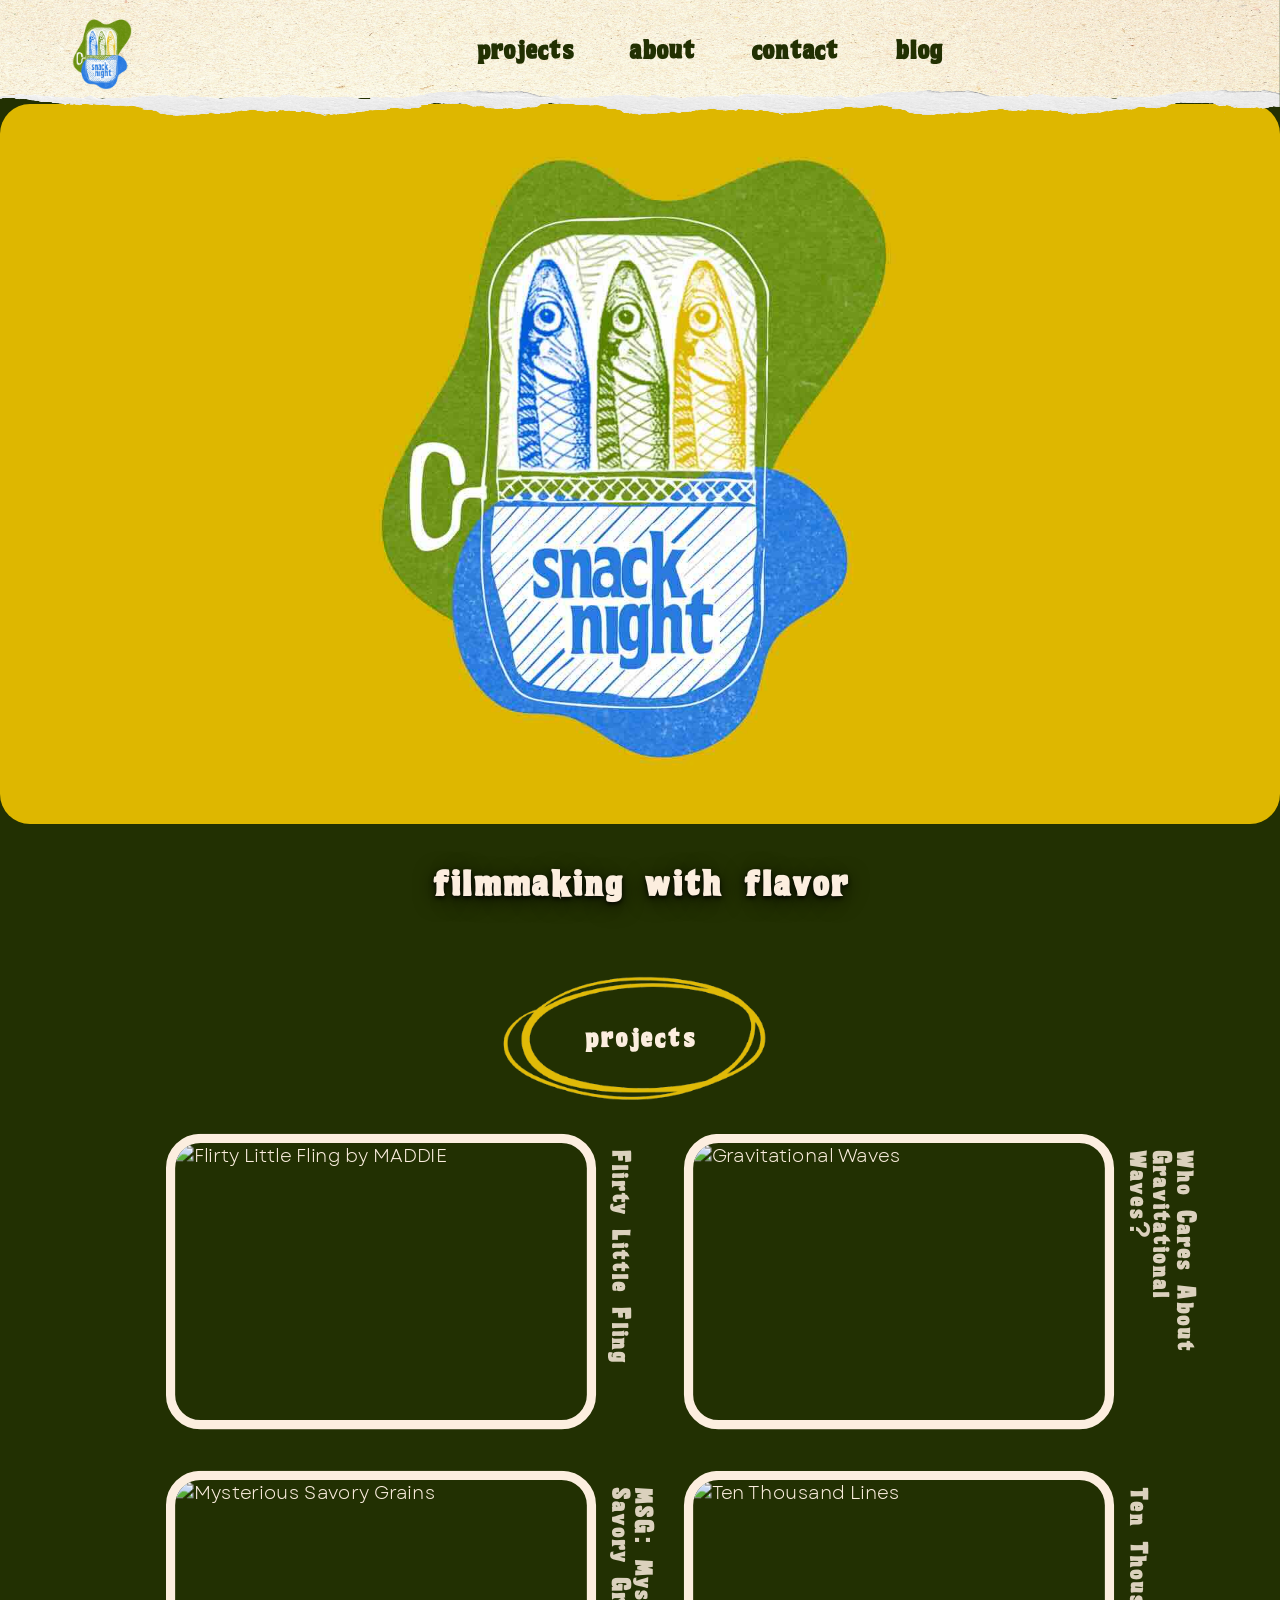
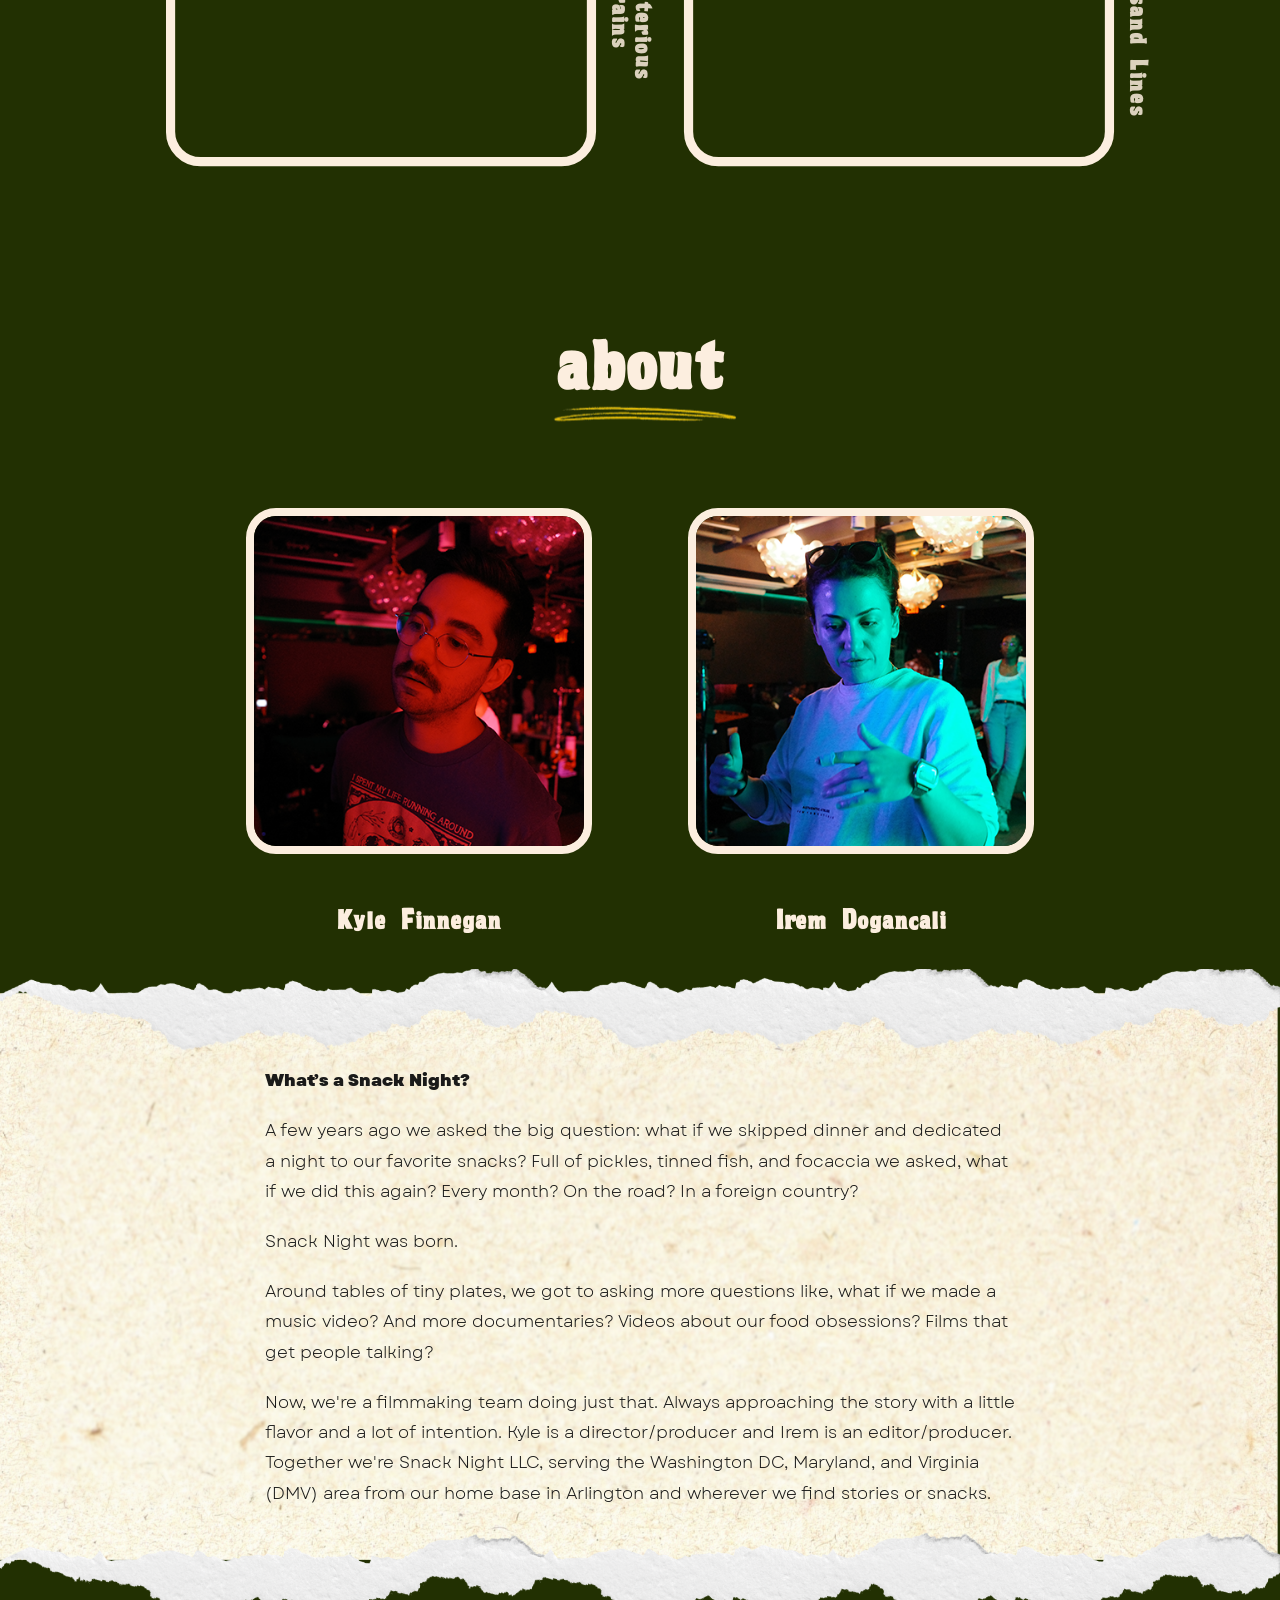
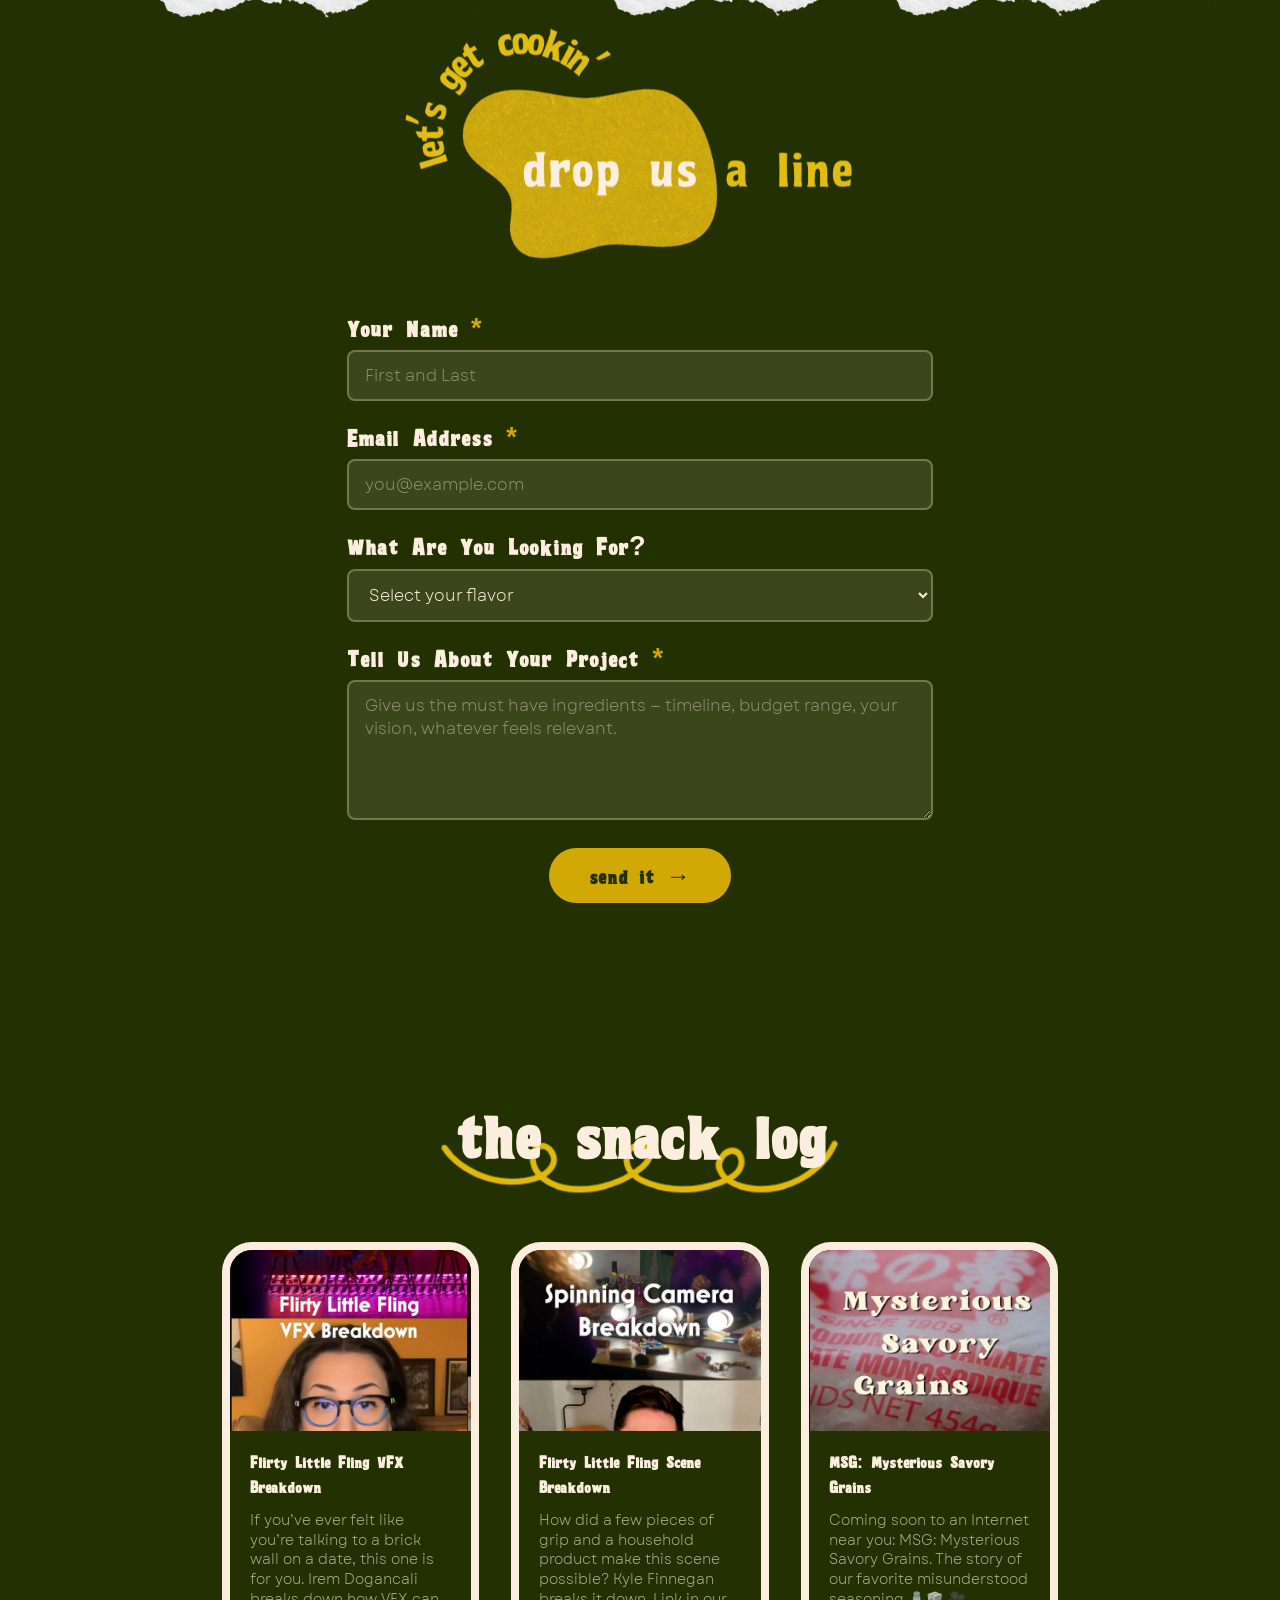
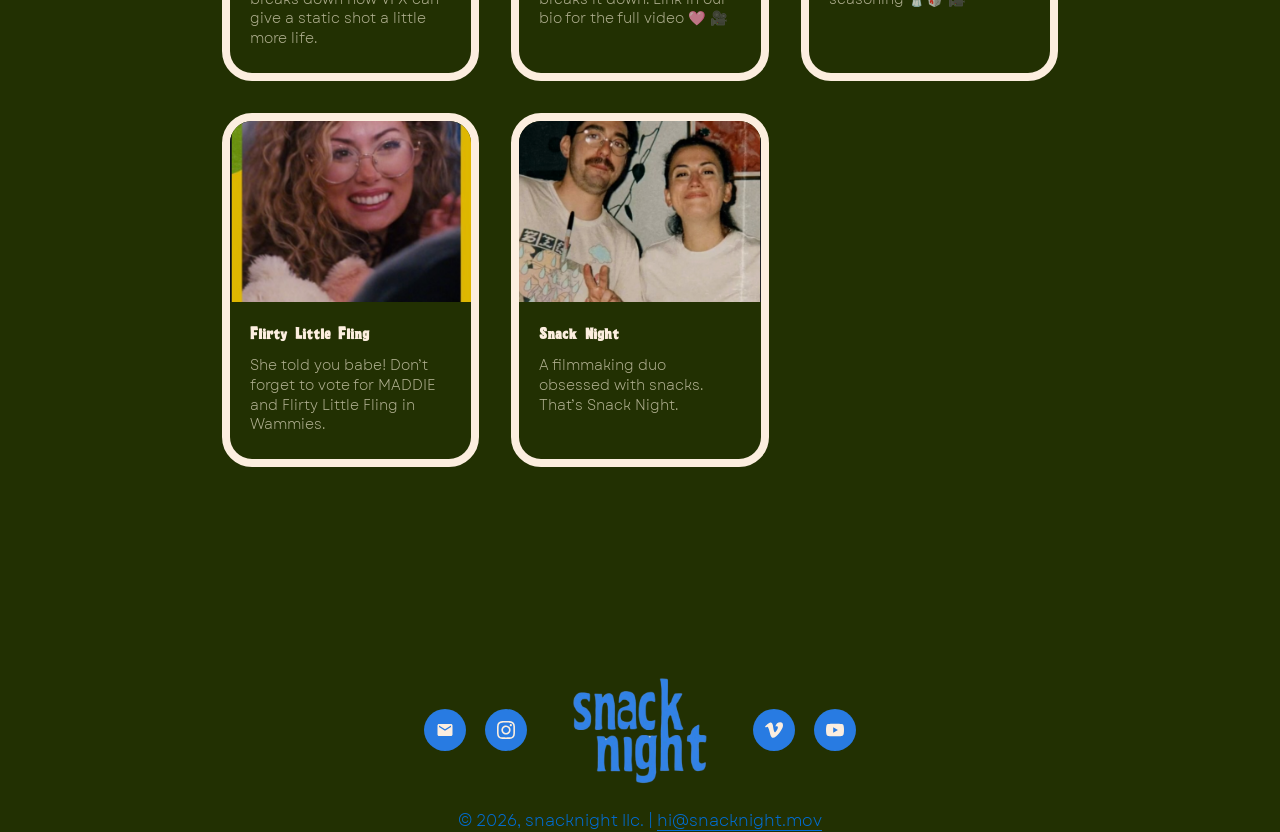
==== commit 8ea099ad: "changed tag" ====
--- a/index.html
+++ b/index.html
@@ -1,6 +1,7 @@
 <!DOCTYPE html>
 <html lang="en">
 <head>
+  <link rel="canonical" href="https://www.snacknight.mov/">
   <meta charset="UTF-8">
   <meta name="viewport" content="width=device-width, initial-scale=1.0">
   <meta name="description" content="Snack Night — Filmmaking with flavor. DC-based film production creating music videos, documentaries, and branded content.">
@@ -18,33 +19,35 @@
   "description": "DC-based film production company creating music videos, documentaries, and branded content.",
   "url": "https://www.snacknight.mov",
   "logo": "https://www.snacknight.mov/assets/images/snack-night-logo.png",
+  "image": "https://www.snacknight.mov/assets/images/snack-night-logo.png",
   "email": "hi@snacknight.mov",
+  "telephone": "+1-202-930-2032",
+  "priceRange": "Contact for quote",
   "address": {
     "@type": "PostalAddress",
     "addressLocality": "Arlington",
     "addressRegion": "VA",
     "addressCountry": "US"
   },
-
   "areaServed": [
-  {
-    "@type": "City",
-    "name": "Washington",
-    "sameAs": "https://en.wikipedia.org/wiki/Washington,_D.C."
-  },
-  {
-    "@type": "City",
-    "name": "Arlington",
-    "sameAs": "https://en.wikipedia.org/wiki/Arlington_County,_Virginia"
-  },
-  {
-    "@type": "State",
-    "name": "Maryland"
-  },
-  {
-    "@type": "State",
-    "name": "Virginia"
-  }
+    {
+      "@type": "City",
+      "name": "Washington",
+      "sameAs": "https://en.wikipedia.org/wiki/Washington,_D.C."
+    },
+    {
+      "@type": "City",
+      "name": "Arlington",
+      "sameAs": "https://en.wikipedia.org/wiki/Arlington_County,_Virginia"
+    },
+    {
+      "@type": "State",
+      "name": "Maryland"
+    },
+    {
+      "@type": "State",
+      "name": "Virginia"
+    }
   ],
   "founders": [
     {
@@ -82,7 +85,7 @@
   <!-- ===================== NAVBAR ===================== -->
   <nav class="navbar" role="navigation" aria-label="Main navigation">
     <div class="navbar-inner">
-      <a href="#" class="navbar-logo" aria-label="Snack Night — back to top">
+      <a href="/" class="navbar-logo" aria-label="Snack Night — back to top">
         <img src="assets/images/snack-night-logo.png" alt="Snack Night">
       </a>
 
@@ -91,8 +94,8 @@
       </button>
 
       <ul class="navbar-nav">
-        <li><a href="../index.html#projects">projects</a></li>
-        <li><a href="../index.html#about">about</a></li>
+        <li><a href="#projects">projects</a></li>
+        <li><a href="#about">about</a></li>
         <li><a href="#contact">contact</a></li>
         <li><a href="#blog">blog</a></li>
       </ul>
@@ -115,7 +118,7 @@
       </div>
 
       <div class="hero-tagline" aria-label="Tagline">
-        <h1>Stirring the pot, one story at a time</h1>
+        <h1>filmmaking with flavor</h1>
       </div>
 
   </section>
@@ -215,6 +218,7 @@
 
     <div class="about-header">
       <h2>about</h2>
+        <a href="team.html" class="interns-link">see the team →</a>
     </div>
 
     <div class="about-portraits" aria-label="Meet the team">
--- a/css/styles.css
+++ b/css/styles.css
@@ -592,6 +592,40 @@
   position: relative;
 }
 
+.interns-link {
+  position: absolute;
+  bottom: 4rem;
+  left: 50%; 
+  font-family: var(--font-accent);
+  font-size: 0.95rem;
+  text-transform: lowercase;
+  color: var(--green-dark);
+  background: var(--yellow);
+  border: 1.5px solid var(--yellow);
+  border-radius: 6px;
+  padding: 0.4rem 0.85rem;
+  box-shadow: 2px 3px 0 rgba(0,0,0,0.25);
+  white-space: nowrap;
+  text-decoration: none;
+  display: inline-block;
+  opacity: 0;
+  transform: rotate(-5deg) translateY(8px);
+  transition: opacity 0.25s ease, transform 0.25s ease, background 0.2s ease;
+  pointer-events: none;
+  z-index: 50;
+}
+
+
+.about-header:hover .interns-link {
+  opacity: 1;
+  transform: rotate(-2deg) translateY(0);
+  pointer-events: auto;
+}
+
+.interns-link:hover {
+  background: var(--yellow-bright);
+  transform: rotate(-1deg) translateY(-2px) scale(1.05);
+}
 
 /* Portrait cards (sardine can frames) */
 .about-portraits {
@@ -1627,6 +1661,17 @@
     display: none !important; 
   }
 
+  .interns-link {
+  opacity: 0;
+  pointer-events: none;
+}
+
+.interns-link.mobile-active {
+  opacity: 1;
+  transform: rotate(-2deg) translateY(0);
+  pointer-events: auto;
+}
+
   .about-text-section {
     font-size: 1.05rem; 
     line-height: 1.6;
